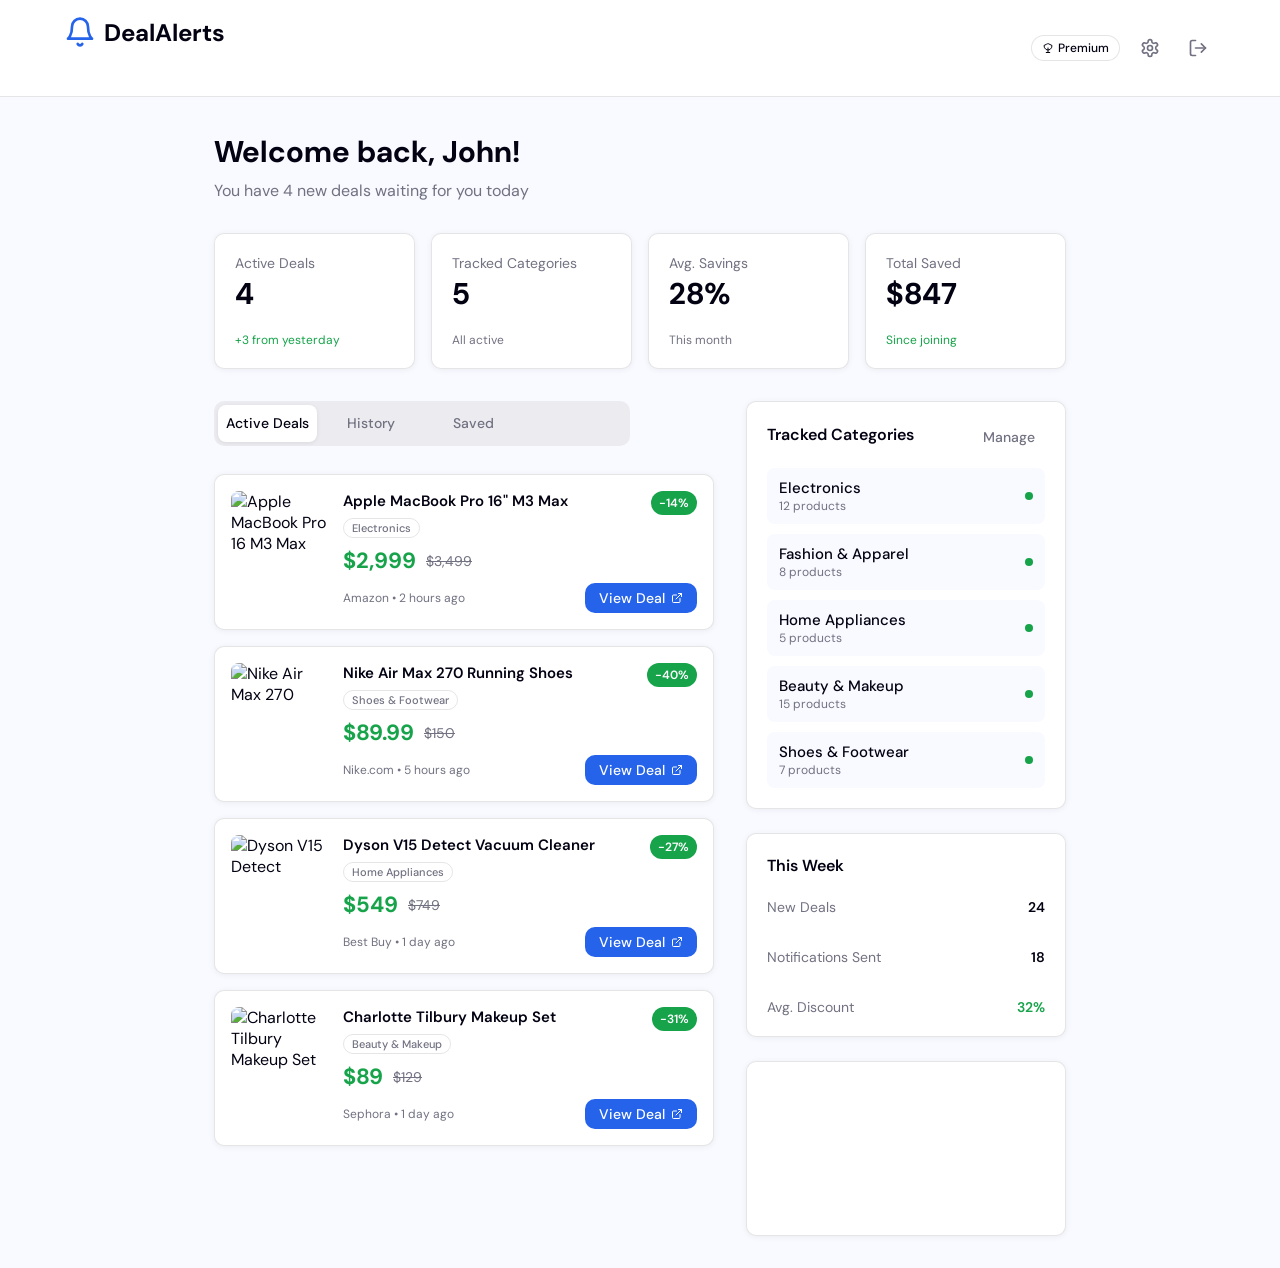
==== webpage/pages/landing.html @ f173a20d "added page html" ====
<!doctype html>
<html lang="en">
  <head>
    <meta charset="UTF-8" />
    <meta name="viewport" content="width=device-width, initial-scale=1.0" />
    <title>Dashboard — DealAlerts</title>
    <link rel="stylesheet" href="/webpage/styles/styles.css" />
  </head>
  <body>
    <!-- Header -->
    <header class="header">
      <div class="header-inner">
        <a href="/" class="logo">
          <svg
            class="logo-icon"
            xmlns="http://www.w3.org/2000/svg"
            viewBox="0 0 24 24"
            fill="none"
            stroke="currentColor"
            stroke-width="2"
            stroke-linecap="round"
            stroke-linejoin="round"
            aria-hidden="true"
          >
            <path d="M6 8a6 6 0 0 1 12 0c0 7 3 9 3 9H3s3-2 3-9" />
            <path d="M10.3 21a1.94 1.94 0 0 0 3.4 0" />
          </svg>
          <span class="logo-text">DealAlerts</span>
        </a>

        <div class="header-actions">
          <span class="badge-premium">
            <svg
              xmlns="http://www.w3.org/2000/svg"
              viewBox="0 0 24 24"
              fill="none"
              stroke="currentColor"
              stroke-width="2"
              stroke-linecap="round"
              stroke-linejoin="round"
              aria-hidden="true"
            >
              <path
                d="M11.562 3.266a1 1 0 0 1 .876 0L16 5l4 2-1 4.5-3 3.5-4 1-4-1-3-3.5L4 7l4-2z"
              />
              <path d="M12 12v9" />
              <path d="M8.5 21h7" />
            </svg>
            Premium
          </span>

          <a href="/settings" class="btn-icon" aria-label="Settings">
            <svg
              xmlns="http://www.w3.org/2000/svg"
              viewBox="0 0 24 24"
              fill="none"
              stroke="currentColor"
              stroke-width="2"
              stroke-linecap="round"
              stroke-linejoin="round"
              aria-hidden="true"
            >
              <path
                d="M12.22 2h-.44a2 2 0 0 0-2 2v.18a2 2 0 0 1-1 1.73l-.43.25a2 2 0 0 1-2 0l-.15-.08a2 2 0 0 0-2.73.73l-.22.38a2 2 0 0 0 .73 2.73l.15.1a2 2 0 0 1 1 1.72v.51a2 2 0 0 1-1 1.74l-.15.09a2 2 0 0 0-.73 2.73l.22.38a2 2 0 0 0 2.73.73l.15-.08a2 2 0 0 1 2 0l.43.25a2 2 0 0 1 1 1.73V20a2 2 0 0 0 2 2h.44a2 2 0 0 0 2-2v-.18a2 2 0 0 1 1-1.73l.43-.25a2 2 0 0 1 2 0l.15.08a2 2 0 0 0 2.73-.73l.22-.39a2 2 0 0 0-.73-2.73l-.15-.08a2 2 0 0 1-1-1.74v-.5a2 2 0 0 1 1-1.74l.15-.09a2 2 0 0 0 .73-2.73l-.22-.38a2 2 0 0 0-2.73-.73l-.15.08a2 2 0 0 1-2 0l-.43-.25a2 2 0 0 1-1-1.73V4a2 2 0 0 0-2-2z"
              />
              <circle cx="12" cy="12" r="3" />
            </svg>
          </a>

          <a href="/" class="btn-icon" aria-label="Log out">
            <svg
              xmlns="http://www.w3.org/2000/svg"
              viewBox="0 0 24 24"
              fill="none"
              stroke="currentColor"
              stroke-width="2"
              stroke-linecap="round"
              stroke-linejoin="round"
              aria-hidden="true"
            >
              <path d="M9 21H5a2 2 0 0 1-2-2V5a2 2 0 0 1 2-2h4" />
              <polyline points="16 17 21 12 16 7" />
              <line x1="21" y1="12" x2="9" y2="12" />
            </svg>
          </a>
        </div>
      </div>
    </header>

    <main class="container">
      <!-- Welcome -->
      <div class="welcome">
        <h1>Welcome back, John!</h1>
        <p>You have 4 new deals waiting for you today</p>
      </div>

      <!-- Stats -->
      <div class="stats-grid">
        <div class="card stat-card">
          <div class="card-header">
            <div class="stat-label">Active Deals</div>
            <div class="stat-value">4</div>
          </div>
          <div class="card-content">
            <p class="stat-note green">+3 from yesterday</p>
          </div>
        </div>

        <div class="card stat-card">
          <div class="card-header">
            <div class="stat-label">Tracked Categories</div>
            <div class="stat-value">5</div>
          </div>
          <div class="card-content">
            <p class="stat-note">All active</p>
          </div>
        </div>

        <div class="card stat-card">
          <div class="card-header">
            <div class="stat-label">Avg. Savings</div>
            <div class="stat-value">28%</div>
          </div>
          <div class="card-content">
            <p class="stat-note">This month</p>
          </div>
        </div>

        <div class="card stat-card">
          <div class="card-header">
            <div class="stat-label">Total Saved</div>
            <div class="stat-value">$847</div>
          </div>
          <div class="card-content">
            <p class="stat-note green">Since joining</p>
          </div>
        </div>
      </div>

      <!-- Main grid -->
      <div class="main-grid">
        <!-- Deals / Tabs -->
        <div>
          <div class="tabs-list" role="tablist">
            <button
              class="tab-btn active"
              role="tab"
              aria-selected="true"
              data-tab="active"
            >
              Active Deals
            </button>
            <button
              class="tab-btn"
              role="tab"
              aria-selected="false"
              data-tab="history"
            >
              History
            </button>
            <button
              class="tab-btn"
              role="tab"
              aria-selected="false"
              data-tab="saved"
            >
              Saved
            </button>
          </div>

          <!-- Active Deals -->
          <div id="tab-active" class="tab-panel active" role="tabpanel">
            <div class="deal-list">
              <div class="deal-card">
                <div class="deal-inner">
                  <img
                    class="deal-img"
                    src="https://images.unsplash.com/photo-1517336714731-489689fd1ca8?w=400&h=300&fit=crop"
                    alt="Apple MacBook Pro 16 M3 Max"
                  />
                  <div class="deal-body">
                    <div class="deal-top">
                      <div>
                        <div class="deal-title">
                          Apple MacBook Pro 16" M3 Max
                        </div>
                        <span class="badge-outline">Electronics</span>
                      </div>
                      <span class="badge-discount">-14%</span>
                    </div>
                    <div class="deal-price">
                      <span class="price-current">$2,999</span>
                      <span class="price-original">$3,499</span>
                    </div>
                    <div class="deal-footer">
                      <span class="deal-meta">Amazon • 2 hours ago</span>
                      <a href="#" class="btn-sm">
                        View Deal
                        <svg
                          xmlns="http://www.w3.org/2000/svg"
                          viewBox="0 0 24 24"
                          fill="none"
                          stroke="currentColor"
                          stroke-width="2"
                          stroke-linecap="round"
                          stroke-linejoin="round"
                          aria-hidden="true"
                        >
                          <path
                            d="M18 13v6a2 2 0 0 1-2 2H5a2 2 0 0 1-2-2V8a2 2 0 0 1 2-2h6"
                          />
                          <polyline points="15 3 21 3 21 9" />
                          <line x1="10" y1="14" x2="21" y2="3" />
                        </svg>
                      </a>
                    </div>
                  </div>
                </div>
              </div>

              <div class="deal-card">
                <div class="deal-inner">
                  <img
                    class="deal-img"
                    src="https://images.unsplash.com/photo-1542291026-7eec264c27ff?w=400&h=300&fit=crop"
                    alt="Nike Air Max 270"
                  />
                  <div class="deal-body">
                    <div class="deal-top">
                      <div>
                        <div class="deal-title">
                          Nike Air Max 270 Running Shoes
                        </div>
                        <span class="badge-outline">Shoes &amp; Footwear</span>
                      </div>
                      <span class="badge-discount">-40%</span>
                    </div>
                    <div class="deal-price">
                      <span class="price-current">$89.99</span>
                      <span class="price-original">$150</span>
                    </div>
                    <div class="deal-footer">
                      <span class="deal-meta">Nike.com • 5 hours ago</span>
                      <a href="#" class="btn-sm">
                        View Deal
                        <svg
                          xmlns="http://www.w3.org/2000/svg"
                          viewBox="0 0 24 24"
                          fill="none"
                          stroke="currentColor"
                          stroke-width="2"
                          stroke-linecap="round"
                          stroke-linejoin="round"
                          aria-hidden="true"
                        >
                          <path
                            d="M18 13v6a2 2 0 0 1-2 2H5a2 2 0 0 1-2-2V8a2 2 0 0 1 2-2h6"
                          />
                          <polyline points="15 3 21 3 21 9" />
                          <line x1="10" y1="14" x2="21" y2="3" />
                        </svg>
                      </a>
                    </div>
                  </div>
                </div>
              </div>

              <div class="deal-card">
                <div class="deal-inner">
                  <img
                    class="deal-img"
                    src="https://images.unsplash.com/photo-1558317374-067fb5f30001?w=400&h=300&fit=crop"
                    alt="Dyson V15 Detect"
                  />
                  <div class="deal-body">
                    <div class="deal-top">
                      <div>
                        <div class="deal-title">
                          Dyson V15 Detect Vacuum Cleaner
                        </div>
                        <span class="badge-outline">Home Appliances</span>
                      </div>
                      <span class="badge-discount">-27%</span>
                    </div>
                    <div class="deal-price">
                      <span class="price-current">$549</span>
                      <span class="price-original">$749</span>
                    </div>
                    <div class="deal-footer">
                      <span class="deal-meta">Best Buy • 1 day ago</span>
                      <a href="#" class="btn-sm">
                        View Deal
                        <svg
                          xmlns="http://www.w3.org/2000/svg"
                          viewBox="0 0 24 24"
                          fill="none"
                          stroke="currentColor"
                          stroke-width="2"
                          stroke-linecap="round"
                          stroke-linejoin="round"
                          aria-hidden="true"
                        >
                          <path
                            d="M18 13v6a2 2 0 0 1-2 2H5a2 2 0 0 1-2-2V8a2 2 0 0 1 2-2h6"
                          />
                          <polyline points="15 3 21 3 21 9" />
                          <line x1="10" y1="14" x2="21" y2="3" />
                        </svg>
                      </a>
                    </div>
                  </div>
                </div>
              </div>

              <div class="deal-card">
                <div class="deal-inner">
                  <img
                    class="deal-img"
                    src="https://images.unsplash.com/photo-1522335789203-aabd1fc54bc9?w=400&h=300&fit=crop"
                    alt="Charlotte Tilbury Makeup Set"
                  />
                  <div class="deal-body">
                    <div class="deal-top">
                      <div>
                        <div class="deal-title">
                          Charlotte Tilbury Makeup Set
                        </div>
                        <span class="badge-outline">Beauty &amp; Makeup</span>
                      </div>
                      <span class="badge-discount">-31%</span>
                    </div>
                    <div class="deal-price">
                      <span class="price-current">$89</span>
                      <span class="price-original">$129</span>
                    </div>
                    <div class="deal-footer">
                      <span class="deal-meta">Sephora • 1 day ago</span>
                      <a href="#" class="btn-sm">
                        View Deal
                        <svg
                          xmlns="http://www.w3.org/2000/svg"
                          viewBox="0 0 24 24"
                          fill="none"
                          stroke="currentColor"
                          stroke-width="2"
                          stroke-linecap="round"
                          stroke-linejoin="round"
                          aria-hidden="true"
                        >
                          <path
                            d="M18 13v6a2 2 0 0 1-2 2H5a2 2 0 0 1-2-2V8a2 2 0 0 1 2-2h6"
                          />
                          <polyline points="15 3 21 3 21 9" />
                          <line x1="10" y1="14" x2="21" y2="3" />
                        </svg>
                      </a>
                    </div>
                  </div>
                </div>
              </div>
            </div>
          </div>

          <!-- History -->
          <div id="tab-history" class="tab-panel" role="tabpanel">
            <div class="tab-empty">
              <p>Your deal notification history will appear here</p>
            </div>
          </div>

          <!-- Saved -->
          <div id="tab-saved" class="tab-panel" role="tabpanel">
            <div class="tab-empty">
              <p>Deals you've saved for later will appear here</p>
            </div>
          </div>
        </div>

        <!-- Sidebar -->
        <aside class="sidebar">
          <!-- Tracked Categories -->
          <div class="card">
            <div class="card-header">
              <div class="card-header-row">
                <h2 class="card-title">Tracked Categories</h2>
                <a href="/settings" class="btn-ghost-sm">Manage</a>
              </div>
            </div>
            <div class="card-content">
              <div class="category-list">
                <div class="category-item">
                  <div>
                    <div class="category-name">Electronics</div>
                    <div class="category-count">12 products</div>
                  </div>
                  <div class="category-dot"></div>
                </div>
                <div class="category-item">
                  <div>
                    <div class="category-name">Fashion &amp; Apparel</div>
                    <div class="category-count">8 products</div>
                  </div>
                  <div class="category-dot"></div>
                </div>
                <div class="category-item">
                  <div>
                    <div class="category-name">Home Appliances</div>
                    <div class="category-count">5 products</div>
                  </div>
                  <div class="category-dot"></div>
                </div>
                <div class="category-item">
                  <div>
                    <div class="category-name">Beauty &amp; Makeup</div>
                    <div class="category-count">15 products</div>
                  </div>
                  <div class="category-dot"></div>
                </div>
                <div class="category-item">
                  <div>
                    <div class="category-name">Shoes &amp; Footwear</div>
                    <div class="category-count">7 products</div>
                  </div>
                  <div class="category-dot"></div>
                </div>
              </div>
            </div>
          </div>

          <!-- This Week -->
          <div class="card">
            <div class="card-header">
              <h2 class="card-title">This Week</h2>
            </div>
            <div class="card-content">
              <div class="week-stat">
                <span>New Deals</span>
                <span class="val">24</span>
              </div>
              <div class="week-stat">
                <span>Notifications Sent</span>
                <span class="val">18</span>
              </div>
              <div class="week-stat">
                <span>Avg. Discount</span>
                <span class="val green">32%</span>
              </div>
            </div>
          </div>

          <!-- Price Alert -->
          <div class="card alert-card">
            <div class="card-header">
              <div class="alert-icon-row">
                <svg
                  xmlns="http://www.w3.org/2000/svg"
                  viewBox="0 0 24 24"
                  fill="none"
                  stroke="currentColor"
                  stroke-width="2"
                  stroke-linecap="round"
                  stroke-linejoin="round"
                  aria-hidden="true"
                >
                  <polyline points="22 7 13.5 15.5 8.5 10.5 2 17" />
                  <polyline points="16 7 22 7 22 13" />
                </svg>
                <h2 class="card-title">Price Alert!</h2>
              </div>
              <p class="card-description">
                3 products in your tracked categories just dropped below your
                target price
              </p>
            </div>
            <div class="card-content">
              <button class="btn-secondary">View All Alerts</button>
            </div>
          </div>
        </aside>
      </div>
    </main>

    <script>
      // Tab switching
      const tabBtns = document.querySelectorAll(".tab-btn");
      const tabPanels = document.querySelectorAll(".tab-panel");

      tabBtns.forEach((btn) => {
        btn.addEventListener("click", () => {
          const target = btn.dataset.tab;

          tabBtns.forEach((b) => {
            b.classList.remove("active");
            b.setAttribute("aria-selected", "false");
          });
          tabPanels.forEach((p) => p.classList.remove("active"));

          btn.classList.add("active");
          btn.setAttribute("aria-selected", "true");
          document.getElementById("tab-" + target).classList.add("active");
        });
      });
    </script>
  </body>
</html>
---- webpage/styles/styles.css ----
@custom-variant dark (&:is(.dark *));
@import url("https://fonts.googleapis.com/css2?family=DM+Sans:wght@400;500;600;700&display=swap");

:root {
  --font-size: 16px;
  --background: #ffffff;
  --foreground: oklch(0.145 0 0);
  --card: #ffffff;
  --card-foreground: oklch(0.145 0 0);
  --popover: oklch(1 0 0);
  --popover-foreground: oklch(0.145 0 0);
  --primary: #030213;
  --primary-foreground: oklch(1 0 0);
  --secondary: oklch(0.95 0.0058 264.53);
  --secondary-foreground: #030213;
  --muted: #ececf0;
  --muted-foreground: #717182;
  --accent: #e9ebef;
  --accent-foreground: #030213;
  --destructive: #d4183d;
  --destructive-foreground: #ffffff;
  --border: rgba(0, 0, 0, 0.1);
  --input: transparent;
  --input-background: #f3f3f5;
  --switch-background: #cbced4;
  --font-weight-medium: 500;
  --font-weight-normal: 400;
  --ring: oklch(0.708 0 0);
  --chart-1: oklch(0.646 0.222 41.116);
  --chart-2: oklch(0.6 0.118 184.704);
  --chart-3: oklch(0.398 0.07 227.392);
  --chart-4: oklch(0.828 0.189 84.429);
  --chart-5: oklch(0.769 0.188 70.08);
  --radius: 0.625rem;
  --sidebar: oklch(0.985 0 0);
  --sidebar-foreground: oklch(0.145 0 0);
  --sidebar-primary: #030213;
  --sidebar-primary-foreground: oklch(0.985 0 0);
  --sidebar-accent: oklch(0.97 0 0);
  --sidebar-accent-foreground: oklch(0.205 0 0);
  --sidebar-border: oklch(0.922 0 0);
  --sidebar-ring: oklch(0.708 0 0);

  /* Derived semantic variables */
  --hero-bg-start: color-mix(in oklch, var(--primary) 8%, var(--background));
  --hero-bg-mid: color-mix(in oklch, var(--secondary) 60%, var(--background));
  --hero-bg-end: var(--background);
  --card-hover-shadow: color-mix(in oklch, var(--primary) 12%, transparent);
  --cta-bg-start: color-mix(in oklch, var(--primary) 90%, var(--secondary));
  --cta-bg-mid: var(--primary);
  --cta-bg-end: color-mix(in oklch, var(--primary) 70%, var(--secondary));
  --nav-link-hover: var(--primary);
  --feature-card-hover-shadow: color-mix(
    in oklch,
    var(--primary) 12%,
    transparent
  );
}

.dark {
  --background: oklch(0.145 0 0);
  --foreground: oklch(0.985 0 0);
  --card: oklch(0.145 0 0);
  --card-foreground: oklch(0.985 0 0);
  --popover: oklch(0.145 0 0);
  --popover-foreground: oklch(0.985 0 0);
  --primary: oklch(0.985 0 0);
  --primary-foreground: oklch(0.205 0 0);
  --secondary: oklch(0.269 0 0);
  --secondary-foreground: oklch(0.985 0 0);
  --muted: oklch(0.269 0 0);
  --muted-foreground: oklch(0.708 0 0);
  --accent: oklch(0.269 0 0);
  --accent-foreground: oklch(0.985 0 0);
  --destructive: oklch(0.396 0.141 25.723);
  --destructive-foreground: oklch(0.637 0.237 25.331);
  --border: oklch(0.269 0 0);
  --input: oklch(0.269 0 0);
  --ring: oklch(0.439 0 0);
  --font-weight-medium: 500;
  --font-weight-normal: 400;
  --chart-1: oklch(0.488 0.243 264.376);
  --chart-2: oklch(0.696 0.17 162.48);
  --chart-3: oklch(0.769 0.188 70.08);
  --chart-4: oklch(0.627 0.265 303.9);
  --chart-5: oklch(0.645 0.246 16.439);
  --sidebar: oklch(0.205 0 0);
  --sidebar-foreground: oklch(0.985 0 0);
  --sidebar-primary: oklch(0.488 0.243 264.376);
  --sidebar-primary-foreground: oklch(0.985 0 0);
  --sidebar-accent: oklch(0.269 0 0);
  --sidebar-accent-foreground: oklch(0.985 0 0);
  --sidebar-border: oklch(0.269 0 0);
  --sidebar-ring: oklch(0.439 0 0);
}

@theme inline {
  --color-background: var(--background);
  --color-foreground: var(--foreground);
  --color-card: var(--card);
  --color-card-foreground: var(--card-foreground);
  --color-popover: var(--popover);
  --color-popover-foreground: var(--popover-foreground);
  --color-primary: var(--primary);
  --color-primary-foreground: var(--primary-foreground);
  --color-secondary: var(--secondary);
  --color-secondary-foreground: var(--secondary-foreground);
  --color-muted: var(--muted);
  --color-muted-foreground: var(--muted-foreground);
  --color-accent: var(--accent);
  --color-accent-foreground: var(--accent-foreground);
  --color-destructive: var(--destructive);
  --color-destructive-foreground: var(--destructive-foreground);
  --color-border: var(--border);
  --color-input: var(--input);
  --color-input-background: var(--input-background);
  --color-switch-background: var(--switch-background);
  --color-ring: var(--ring);
  --color-chart-1: var(--chart-1);
  --color-chart-2: var(--chart-2);
  --color-chart-3: var(--chart-3);
  --color-chart-4: var(--chart-4);
  --color-chart-5: var(--chart-5);
  --radius-sm: calc(var(--radius) - 4px);
  --radius-md: calc(var(--radius) - 2px);
  --radius-lg: var(--radius);
  --radius-xl: calc(var(--radius) + 4px);
  --color-sidebar: var(--sidebar);
  --color-sidebar-foreground: var(--sidebar-foreground);
  --color-sidebar-primary: var(--sidebar-primary);
  --color-sidebar-primary-foreground: var(--sidebar-primary-foreground);
  --color-sidebar-accent: var(--sidebar-accent);
  --color-sidebar-accent-foreground: var(--sidebar-accent-foreground);
  --color-sidebar-border: var(--sidebar-border);
  --color-sidebar-ring: var(--sidebar-ring);
}

@layer base {
  * {
    @apply border-border outline-ring/50;
  }

  body {
    @apply bg-background text-foreground;
  }

  html {
    font-size: var(--font-size);
  }

  h1 {
    font-size: var(--text-2xl);
    font-weight: var(--font-weight-medium);
    line-height: 1.5;
  }

  h2 {
    font-size: var(--text-xl);
    font-weight: var(--font-weight-medium);
    line-height: 1.5;
  }

  h3 {
    font-size: var(--text-lg);
    font-weight: var(--font-weight-medium);
    line-height: 1.5;
  }

  h4 {
    font-size: var(--text-base);
    font-weight: var(--font-weight-medium);
    line-height: 1.5;
  }

  label {
    font-size: var(--text-base);
    font-weight: var(--font-weight-medium);
    line-height: 1.5;
  }

  button {
    font-size: var(--text-base);
    font-weight: var(--font-weight-medium);
    line-height: 1.5;
  }

  input {
    font-size: var(--text-base);
    font-weight: var(--font-weight-normal);
    line-height: 1.5;
  }
}

/* Fade-up entrance animation */
@keyframes fadeUp {
  from {
    opacity: 0;
    transform: translateY(24px);
  }
  to {
    opacity: 1;
    transform: translateY(0);
  }
}
.fade-up {
  animation: fadeUp 0.6s ease both;
}
.delay-1 {
  animation-delay: 0.1s;
}
.delay-2 {
  animation-delay: 0.2s;
}
.delay-3 {
  animation-delay: 0.3s;
}
.delay-4 {
  animation-delay: 0.4s;
}

/* Card hover lift */
.feature-card {
  transition:
    transform 0.25s ease,
    box-shadow 0.25s ease;
}
.feature-card:hover {
  transform: translateY(-6px);
  box-shadow: 0 20px 40px var(--feature-card-hover-shadow);
}

/* Gradient mesh hero background */
.hero-bg {
  background:
    radial-gradient(
      ellipse 80% 60% at 10% 20%,
      var(--hero-bg-start) 0%,
      transparent 60%
    ),
    radial-gradient(
      ellipse 60% 50% at 90% 80%,
      var(--hero-bg-mid) 0%,
      transparent 55%
    ),
    var(--hero-bg-end);
}

/* Nav link hover */
.nav-link {
  transition: color 0.2s;
}
.nav-link:hover {
  color: var(--nav-link-hover);
}

/* CTA section shimmer */
.cta-bg {
  background: linear-gradient(
    135deg,
    var(--cta-bg-start) 0%,
    var(--cta-bg-mid) 50%,
    var(--cta-bg-end) 100%
  );
}

*,
*::before,
*::after {
  box-sizing: border-box;
  margin: 0;
  padding: 0;
}

html {
  font-size: var(--font-size);
}

body {
  font-family: "DM Sans", sans-serif;
  background-color: var(--background);
  color: var(--foreground);
  min-height: 100vh;
}

/* Page layout */
.page {
  min-height: 100vh;
  display: flex;
  flex-direction: column;
  align-items: center;
  justify-content: center;
  padding: 1rem;
  background:
    radial-gradient(
      ellipse 80% 60% at 10% 20%,
      rgba(219, 234, 254, 0.8) 0%,
      transparent 60%
    ),
    radial-gradient(
      ellipse 60% 50% at 90% 80%,
      rgba(196, 213, 254, 0.6) 0%,
      transparent 55%
    ),
    #f8faff;
}

/* Logo link */
.logo {
  display: flex;
  align-items: center;
  gap: 0.5rem;
  margin-bottom: 2rem;
  text-decoration: none;
  color: inherit;
}

.logo-icon {
  width: 2rem;
  height: 2rem;
  color: var(--primary);
  flex-shrink: 0;
}

.logo-text {
  font-size: 1.5rem;
  font-weight: 700;
  color: var(--foreground);
}

/* Card */
.card {
  width: 100%;
  max-width: 28rem;
  background: var(--background);
  border: 1px solid var(--border);
  border-radius: var(--radius);
  box-shadow: var(--card-shadow);
  animation: fadeUp 0.5s ease both;
}

.card-header {
  padding: 1.5rem 1.5rem 0;
}

.card-title {
  font-size: 1.25rem;
  font-weight: 600;
  line-height: 1.5;
  margin-bottom: 0.25rem;
}

.card-description {
  font-size: 0.875rem;
  color: var(--muted-foreground);
  line-height: 1.5;
}

.card-content {
  padding: 1.5rem;
}

/* Form */
.form {
  display: flex;
  flex-direction: column;
  gap: 1rem;
}

.field {
  display: flex;
  flex-direction: column;
  gap: 0.5rem;
}

.field-row {
  display: flex;
  align-items: center;
  justify-content: space-between;
}

label {
  font-size: 1rem;
  font-weight: 500;
  line-height: 1.5;
}

input {
  width: 100%;
  padding: 0.5rem 0.75rem;
  font-size: 1rem;
  font-weight: 400;
  font-family: inherit;
  line-height: 1.5;
  color: var(--foreground);
  background-color: var(--input-background);
  border: 1px solid var(--border);
  border-radius: var(--radius);
  outline: none;
  transition:
    border-color 0.2s,
    box-shadow 0.2s;
}

input::placeholder {
  color: var(--muted-foreground);
}

input:focus {
  border-color: var(--primary);
  box-shadow: 0 0 0 3px rgba(37, 99, 235, 0.12);
}

/* Forgot password link */
.link-small {
  font-size: 0.875rem;
  color: var(--primary);
  text-decoration: none;
}

.link-small:hover {
  text-decoration: underline;
}

/* Submit button */
.btn-primary {
  width: 100%;
  padding: 0.5rem 1rem;
  font-size: 1rem;
  font-weight: 500;
  font-family: inherit;
  line-height: 1.5;
  color: var(--primary-foreground);
  background-color: var(--primary);
  border: none;
  border-radius: var(--radius);
  cursor: pointer;
  transition:
    background-color 0.2s,
    transform 0.1s;
}

.btn-primary:hover {
  background-color: var(--primary-hover);
}

.btn-primary:active {
  transform: scale(0.98);
}

/* Sign-up prompt */
.signup-prompt {
  text-align: center;
  font-size: 0.875rem;
  color: var(--muted-foreground);
}

.signup-prompt a {
  color: var(--primary);
  text-decoration: none;
}

.signup-prompt a:hover {
  text-decoration: underline;
}

/* Entrance animation */
@keyframes fadeUp {
  from {
    opacity: 0;
    transform: translateY(20px);
  }
  to {
    opacity: 1;
    transform: translateY(0);
  }
}

@import url("https://fonts.googleapis.com/css2?family=DM+Sans:wght@400;500;600;700&display=swap");

:root {
  --background: #ffffff;
  --foreground: #030213;
  --primary: #2563eb;
  --primary-hover: #1d4ed8;
  --primary-foreground: #ffffff;
  --muted-foreground: #717182;
  --muted: #ececf0;
  --accent: #e9ebef;
  --border: rgba(0, 0, 0, 0.1);
  --input-background: #f3f3f5;
  --card-shadow: 0 1px 6px rgba(0, 0, 0, 0.06);
  --card-shadow-hover: 0 8px 24px rgba(0, 0, 0, 0.12);
  --radius: 0.625rem;
  --green: #16a34a;
  --green-light: #dcfce7;
  --page-bg: #f8faff;
}

*,
*::before,
*::after {
  box-sizing: border-box;
  margin: 0;
  padding: 0;
}

html {
  font-size: 16px;
}

body {
  font-family: "DM Sans", sans-serif;
  background-color: var(--page-bg);
  color: var(--foreground);
  min-height: 100vh;
}

a {
  text-decoration: none;
  color: inherit;
}

/* ── Header ── */
.header {
  background: var(--background);
  border-bottom: 1px solid var(--border);
  position: sticky;
  top: 0;
  z-index: 10;
}

.header-inner {
  max-width: 1200px;
  margin: 0 auto;
  padding: 1rem 1.5rem;
  display: flex;
  align-items: center;
  justify-content: space-between;
}

.logo {
  display: flex;
  align-items: center;
  gap: 0.5rem;
}

.logo-icon {
  width: 2rem;
  height: 2rem;
  color: var(--primary);
  flex-shrink: 0;
}

.logo-text {
  font-size: 1.5rem;
  font-weight: 700;
}

.header-actions {
  display: flex;
  align-items: center;
  gap: 0.75rem;
}

.badge-premium {
  display: inline-flex;
  align-items: center;
  gap: 0.25rem;
  font-size: 0.75rem;
  font-weight: 500;
  padding: 0.25rem 0.625rem;
  border: 1px solid var(--border);
  border-radius: 9999px;
  color: var(--foreground);
  background: var(--background);
}

.badge-premium svg {
  width: 0.75rem;
  height: 0.75rem;
}

.btn-icon {
  display: inline-flex;
  align-items: center;
  justify-content: center;
  width: 2.25rem;
  height: 2.25rem;
  border: none;
  background: transparent;
  border-radius: var(--radius);
  cursor: pointer;
  color: var(--muted-foreground);
  transition:
    background 0.15s,
    color 0.15s;
}

.btn-icon:hover {
  background: var(--accent);
  color: var(--foreground);
}

.btn-icon svg {
  width: 1.25rem;
  height: 1.25rem;
}

/* ── Main container ── */
.container {
  max-width: 1200px;
  margin: 0 auto;
  padding: 2rem 1.5rem;
}

/* ── Welcome ── */
.welcome {
  margin-bottom: 2rem;
}

.welcome h1 {
  font-size: 1.875rem;
  font-weight: 700;
  margin-bottom: 0.375rem;
}

.welcome p {
  color: var(--muted-foreground);
}

/* ── Stats grid ── */
.stats-grid {
  display: grid;
  grid-template-columns: repeat(4, 1fr);
  gap: 1rem;
  margin-bottom: 2rem;
}

@media (max-width: 900px) {
  .stats-grid {
    grid-template-columns: repeat(2, 1fr);
  }
}
@media (max-width: 500px) {
  .stats-grid {
    grid-template-columns: 1fr;
  }
}

/* ── Card base ── */
.card {
  background: var(--background);
  border: 1px solid var(--border);
  border-radius: var(--radius);
  box-shadow: var(--card-shadow);
}

.card-header {
  padding: 1.25rem 1.25rem 0;
}

.card-title {
  font-size: 1rem;
  font-weight: 600;
  line-height: 1.5;
}

.card-description {
  font-size: 0.875rem;
  color: var(--muted-foreground);
  line-height: 1.5;
}

.card-content {
  padding: 1rem 1.25rem 1.25rem;
}

/* Stat card specifics */
.stat-card .card-header {
  padding-bottom: 0.25rem;
}

.stat-value {
  font-size: 1.875rem;
  font-weight: 700;
  line-height: 1.2;
  margin-top: 0.125rem;
}

.stat-label {
  font-size: 0.875rem;
  color: var(--muted-foreground);
  margin-bottom: 0.25rem;
}

.stat-note {
  font-size: 0.75rem;
  color: var(--muted-foreground);
}

.stat-note.green {
  color: var(--green);
}

/* ── Main layout ── */
.main-grid {
  display: grid;
  grid-template-columns: 1fr 320px;
  gap: 2rem;
}

@media (max-width: 1024px) {
  .main-grid {
    grid-template-columns: 1fr;
  }
}

/* ── Tabs ── */
.tabs-list {
  display: flex;
  gap: 0.25rem;
  background: var(--muted);
  border-radius: var(--radius);
  padding: 0.25rem;
  margin-bottom: 1.5rem;
  width: fit-content;
}

.tab-btn {
  padding: 0.375rem 0.875rem;
  border: none;
  background: transparent;
  border-radius: calc(var(--radius) - 2px);
  font-size: 0.875rem;
  font-weight: 500;
  font-family: inherit;
  color: var(--muted-foreground);
  cursor: pointer;
  transition:
    background 0.15s,
    color 0.15s;
}

.tab-btn.active {
  background: var(--background);
  color: var(--foreground);
  box-shadow: 0 1px 4px rgba(0, 0, 0, 0.08);
}

.tab-panel {
  display: none;
}
.tab-panel.active {
  display: block;
}

/* ── Deal card ── */
.deal-list {
  display: flex;
  flex-direction: column;
  gap: 1rem;
}

.deal-card {
  background: var(--background);
  border: 1px solid var(--border);
  border-radius: var(--radius);
  box-shadow: var(--card-shadow);
  transition: box-shadow 0.2s;
  overflow: hidden;
}

.deal-card:hover {
  box-shadow: var(--card-shadow-hover);
}

.deal-inner {
  display: flex;
  gap: 1rem;
  padding: 1rem;
}

.deal-img {
  width: 6rem;
  height: 6rem;
  object-fit: cover;
  border-radius: calc(var(--radius) - 2px);
  flex-shrink: 0;
}

.deal-body {
  flex: 1;
  min-width: 0;
}

.deal-top {
  display: flex;
  align-items: flex-start;
  justify-content: space-between;
  margin-bottom: 0.5rem;
  gap: 0.5rem;
}

.deal-title {
  font-weight: 600;
  font-size: 0.9375rem;
  margin-bottom: 0.25rem;
  line-height: 1.4;
}

.badge-outline {
  display: inline-block;
  font-size: 0.6875rem;
  font-weight: 500;
  padding: 0.125rem 0.5rem;
  border: 1px solid var(--border);
  border-radius: 9999px;
  color: var(--muted-foreground);
  white-space: nowrap;
}

.badge-discount {
  display: inline-block;
  font-size: 0.75rem;
  font-weight: 600;
  padding: 0.25rem 0.5rem;
  background: var(--green);
  color: #fff;
  border-radius: 9999px;
  white-space: nowrap;
  flex-shrink: 0;
}

.deal-price {
  display: flex;
  align-items: center;
  gap: 0.625rem;
  margin-bottom: 0.5rem;
}

.price-current {
  font-size: 1.375rem;
  font-weight: 700;
  color: var(--green);
}

.price-original {
  font-size: 0.875rem;
  color: var(--muted-foreground);
  text-decoration: line-through;
}

.deal-footer {
  display: flex;
  align-items: center;
  justify-content: space-between;
}

.deal-meta {
  font-size: 0.75rem;
  color: var(--muted-foreground);
}

.btn-sm {
  display: inline-flex;
  align-items: center;
  gap: 0.375rem;
  padding: 0.375rem 0.875rem;
  font-size: 0.875rem;
  font-weight: 500;
  font-family: inherit;
  color: var(--primary-foreground);
  background: var(--primary);
  border: none;
  border-radius: var(--radius);
  cursor: pointer;
  transition: background 0.15s;
  text-decoration: none;
}

.btn-sm:hover {
  background: var(--primary-hover);
}
.btn-sm svg {
  width: 0.75rem;
  height: 0.75rem;
}

/* Empty tab state */
.tab-empty {
  background: var(--background);
  border: 1px solid var(--border);
  border-radius: var(--radius);
  padding: 2rem 1.5rem;
}

.tab-empty p {
  color: var(--muted-foreground);
  font-size: 0.875rem;
}

/* ── Sidebar ── */
.sidebar {
  display: flex;
  flex-direction: column;
  gap: 1.5rem;
}

.card-header-row {
  display: flex;
  align-items: center;
  justify-content: space-between;
}

.btn-ghost-sm {
  padding: 0.25rem 0.625rem;
  font-size: 0.875rem;
  font-weight: 500;
  font-family: inherit;
  background: transparent;
  border: none;
  border-radius: var(--radius);
  cursor: pointer;
  color: var(--muted-foreground);
  transition:
    background 0.15s,
    color 0.15s;
}

.btn-ghost-sm:hover {
  background: var(--accent);
  color: var(--foreground);
}

.category-list {
  display: flex;
  flex-direction: column;
  gap: 0.625rem;
}

.category-item {
  display: flex;
  align-items: center;
  justify-content: space-between;
  padding: 0.625rem 0.75rem;
  background: var(--page-bg);
  border-radius: calc(var(--radius) - 2px);
}

.category-name {
  font-size: 0.875rem;
  font-weight: 500;
}
.category-count {
  font-size: 0.75rem;
  color: var(--muted-foreground);
}

.category-dot {
  width: 0.5rem;
  height: 0.5rem;
  background: var(--green);
  border-radius: 9999px;
  flex-shrink: 0;
}

.week-stat {
  display: flex;
  align-items: center;
  justify-content: space-between;
  font-size: 0.875rem;
}

.week-stat + .week-stat {
  margin-top: 1rem;
}
.week-stat span:first-child {
  color: var(--muted-foreground);
}
.week-stat .val {
  font-weight: 600;
}
.week-stat .val.green {
  color: var(--green);
}

/* Price alert card */
.alert-card {
  background: linear-gradient(135deg, #1d4ed8 0%, #2563eb 60%, #3b82f6 100%);
  border: none;
  color: #fff;
}

.alert-card .card-header {
  padding: 1.25rem 1.25rem 0;
}
.alert-card .card-title {
  color: #fff;
}
.alert-card .card-description {
  color: rgba(255, 255, 255, 0.8);
  margin-top: 0.25rem;
}

.alert-icon-row {
  display: flex;
  align-items: center;
  gap: 0.5rem;
  margin-bottom: 0.375rem;
}

.alert-icon-row svg {
  width: 1.25rem;
  height: 1.25rem;
}

.btn-secondary {
  display: block;
  width: 100%;
  padding: 0.5rem 1rem;
  text-align: center;
  font-size: 0.9375rem;
  font-weight: 500;
  font-family: inherit;
  background: rgba(255, 255, 255, 0.15);
  color: #fff;
  border: 1px solid rgba(255, 255, 255, 0.3);
  border-radius: var(--radius);
  cursor: pointer;
  transition: background 0.15s;
}

.btn-secondary:hover {
  background: rgba(255, 255, 255, 0.25);
}

@import url("https://fonts.googleapis.com/css2?family=DM+Sans:wght@400;500;600;700&display=swap");

:root {
  --background: #ffffff;
  --foreground: #030213;
  --primary: #2563eb;
  --primary-hover: #1d4ed8;
  --primary-foreground: #ffffff;
  --muted-foreground: #717182;
  --muted: #ececf0;
  --accent: #e9ebef;
  --border: rgba(0, 0, 0, 0.1);
  --input-background: #f3f3f5;
  --card-shadow: 0 1px 6px rgba(0, 0, 0, 0.06);
  --radius: 0.625rem;
  --green: #16a34a;
  --red: #d4183d;
  --red-hover: #b91235;
  --page-bg: #f8faff;
}

*,
*::before,
*::after {
  box-sizing: border-box;
  margin: 0;
  padding: 0;
}
html {
  font-size: 16px;
}

body {
  font-family: "DM Sans", sans-serif;
  background: var(--page-bg);
  color: var(--foreground);
  min-height: 100vh;
}

a {
  text-decoration: none;
  color: inherit;
}

/* ── Header ── */
.header {
  background: var(--background);
  border-bottom: 1px solid var(--border);
  position: sticky;
  top: 0;
  z-index: 10;
}
.header-inner {
  max-width: 1200px;
  margin: 0 auto;
  padding: 1rem 1.5rem;
  display: flex;
  align-items: center;
  justify-content: space-between;
}
.logo {
  display: flex;
  align-items: center;
  gap: 0.5rem;
}
.logo-icon {
  width: 2rem;
  height: 2rem;
  color: var(--primary);
  flex-shrink: 0;
}
.logo-text {
  font-size: 1.5rem;
  font-weight: 700;
}

.btn-ghost {
  padding: 0.5rem 0.875rem;
  font-size: 0.9375rem;
  font-weight: 500;
  font-family: inherit;
  background: transparent;
  border: none;
  border-radius: var(--radius);
  cursor: pointer;
  color: var(--muted-foreground);
  transition:
    background 0.15s,
    color 0.15s;
}
.btn-ghost:hover {
  background: var(--accent);
  color: var(--foreground);
}

/* ── Container ── */
.container {
  max-width: 900px;
  margin: 0 auto;
  padding: 2rem 1.5rem;
}

.page-heading {
  margin-bottom: 2rem;
}
.page-heading h1 {
  font-size: 1.875rem;
  font-weight: 700;
  margin-bottom: 0.375rem;
}
.page-heading p {
  color: var(--muted-foreground);
}

/* ── Tabs ── */
.tabs-list {
  display: grid;
  grid-template-columns: repeat(4, 1fr);
  background: var(--muted);
  border-radius: var(--radius);
  padding: 0.25rem;
  gap: 0.25rem;
  margin-bottom: 1.75rem;
}
.tab-btn {
  display: flex;
  align-items: center;
  justify-content: center;
  gap: 0.375rem;
  padding: 0.5rem 0.5rem;
  border: none;
  background: transparent;
  border-radius: calc(var(--radius) - 2px);
  font-size: 0.875rem;
  font-weight: 500;
  font-family: inherit;
  color: var(--muted-foreground);
  cursor: pointer;
  transition:
    background 0.15s,
    color 0.15s;
  white-space: nowrap;
}
.tab-btn svg {
  width: 1rem;
  height: 1rem;
  flex-shrink: 0;
}
.tab-btn.active {
  background: var(--background);
  color: var(--foreground);
  box-shadow: 0 1px 4px rgba(0, 0, 0, 0.08);
}
.tab-panel {
  display: none;
  flex-direction: column;
  gap: 1.5rem;
}
.tab-panel.active {
  display: flex;
}

/* ── Card ── */
.card {
  background: var(--background);
  border: 1px solid var(--border);
  border-radius: var(--radius);
  box-shadow: var(--card-shadow);
}
.card-header {
  padding: 1.25rem 1.25rem 0;
}
.card-title {
  font-size: 1rem;
  font-weight: 600;
  line-height: 1.5;
  margin-bottom: 0.25rem;
}
.card-description {
  font-size: 0.875rem;
  color: var(--muted-foreground);
  line-height: 1.5;
}
.card-content {
  padding: 1rem 1.25rem 1.25rem;
  display: flex;
  flex-direction: column;
  gap: 1rem;
}

/* ── Form elements ── */
.field {
  display: flex;
  flex-direction: column;
  gap: 0.5rem;
}
.name-grid {
  display: grid;
  grid-template-columns: 1fr 1fr;
  gap: 1rem;
}

label {
  font-size: 1rem;
  font-weight: 500;
  line-height: 1.5;
}

input,
select {
  width: 100%;
  padding: 0.5rem 0.75rem;
  font-size: 1rem;
  font-weight: 400;
  font-family: inherit;
  line-height: 1.5;
  color: var(--foreground);
  background: var(--input-background);
  border: 1px solid var(--border);
  border-radius: var(--radius);
  outline: none;
  transition:
    border-color 0.2s,
    box-shadow 0.2s;
  appearance: none;
  -webkit-appearance: none;
}
input::placeholder {
  color: var(--muted-foreground);
}
input:focus,
select:focus {
  border-color: var(--primary);
  box-shadow: 0 0 0 3px rgba(37, 99, 235, 0.12);
}

.select-wrap {
  position: relative;
}
.select-wrap select {
  padding-right: 2rem;
  cursor: pointer;
}
.select-wrap::after {
  content: "";
  position: absolute;
  right: 0.75rem;
  top: 50%;
  transform: translateY(-50%);
  width: 0;
  height: 0;
  border-left: 4px solid transparent;
  border-right: 4px solid transparent;
  border-top: 5px solid var(--muted-foreground);
  pointer-events: none;
}

/* ── Buttons ── */
.btn-primary {
  display: inline-flex;
  align-items: center;
  gap: 0.375rem;
  padding: 0.5rem 1rem;
  font-size: 0.9375rem;
  font-weight: 500;
  font-family: inherit;
  color: var(--primary-foreground);
  background: var(--primary);
  border: none;
  border-radius: var(--radius);
  cursor: pointer;
  transition: background 0.15s;
  width: fit-content;
}
.btn-primary:hover {
  background: var(--primary-hover);
}

.btn-outline {
  display: inline-flex;
  align-items: center;
  gap: 0.375rem;
  padding: 0.5rem 1rem;
  font-size: 0.9375rem;
  font-weight: 500;
  font-family: inherit;
  color: var(--foreground);
  background: transparent;
  border: 1px solid var(--border);
  border-radius: var(--radius);
  cursor: pointer;
  transition: background 0.15s;
  width: fit-content;
}
.btn-outline:hover {
  background: var(--accent);
}

.btn-ghost-sm {
  display: inline-flex;
  align-items: center;
  gap: 0.25rem;
  padding: 0.375rem 0.625rem;
  font-size: 0.875rem;
  font-weight: 500;
  font-family: inherit;
  background: transparent;
  border: none;
  border-radius: var(--radius);
  cursor: pointer;
  color: var(--muted-foreground);
  transition:
    background 0.15s,
    color 0.15s;
}
.btn-ghost-sm:hover {
  background: var(--accent);
  color: var(--foreground);
}

.btn-ghost-full {
  width: 100%;
  padding: 0.5rem 1rem;
  font-size: 0.9375rem;
  font-weight: 500;
  font-family: inherit;
  background: transparent;
  border: none;
  border-radius: var(--radius);
  cursor: pointer;
  color: var(--muted-foreground);
  transition:
    background 0.15s,
    color 0.15s;
}
.btn-ghost-full:hover {
  background: var(--accent);
  color: var(--foreground);
}

.btn-destructive {
  display: inline-flex;
  align-items: center;
  padding: 0.5rem 1rem;
  font-size: 0.9375rem;
  font-weight: 500;
  font-family: inherit;
  color: #fff;
  background: var(--red);
  border: none;
  border-radius: var(--radius);
  cursor: pointer;
  transition: background 0.15s;
  width: fit-content;
}
.btn-destructive:hover {
  background: var(--red-hover);
}

/* ── Setting row (switch rows) ── */
.setting-row {
  display: flex;
  align-items: center;
  justify-content: space-between;
  padding: 1rem;
  border: 1px solid var(--border);
  border-radius: var(--radius);
  gap: 1rem;
}
.setting-row-label {
  font-weight: 500;
  font-size: 0.9375rem;
  display: flex;
  align-items: center;
  gap: 0.5rem;
}
.setting-row-desc {
  font-size: 0.875rem;
  color: var(--muted-foreground);
  margin-top: 0.125rem;
}

/* ── Toggle / Switch ── */
.switch {
  position: relative;
  width: 2.75rem;
  height: 1.5rem;
  flex-shrink: 0;
}
.switch input {
  opacity: 0;
  width: 0;
  height: 0;
  position: absolute;
}
.switch-track {
  position: absolute;
  inset: 0;
  background: #cbced4;
  border-radius: 9999px;
  cursor: pointer;
  transition: background 0.2s;
}
.switch input:checked + .switch-track {
  background: var(--primary);
}
.switch-track::after {
  content: "";
  position: absolute;
  top: 2px;
  left: 2px;
  width: 1.25rem;
  height: 1.25rem;
  background: #fff;
  border-radius: 9999px;
  transition: transform 0.2s;
  box-shadow: 0 1px 3px rgba(0, 0, 0, 0.15);
}
.switch input:checked + .switch-track::after {
  transform: translateX(1.25rem);
}

/* ── Category row ── */
.category-row {
  display: flex;
  align-items: center;
  justify-content: space-between;
  padding: 1rem;
  border: 1px solid var(--border);
  border-radius: var(--radius);
}
.category-row-left {
  display: flex;
  align-items: center;
  gap: 0.75rem;
}
.category-dot {
  width: 0.5rem;
  height: 0.5rem;
  background: var(--green);
  border-radius: 9999px;
  flex-shrink: 0;
}
.category-dot.invisible {
  visibility: hidden;
}
.category-name {
  font-weight: 500;
  font-size: 0.9375rem;
}
.category-status {
  font-size: 0.875rem;
  color: var(--muted-foreground);
}

/* ── Badges ── */
.badge-outline {
  display: inline-flex;
  align-items: center;
  gap: 0.25rem;
  font-size: 0.6875rem;
  font-weight: 500;
  padding: 0.125rem 0.5rem;
  border: 1px solid var(--border);
  border-radius: 9999px;
  color: var(--muted-foreground);
  white-space: nowrap;
}
.badge-outline svg {
  width: 0.75rem;
  height: 0.75rem;
}

.badge-blue {
  display: inline-flex;
  align-items: center;
  font-size: 0.6875rem;
  font-weight: 600;
  padding: 0.2rem 0.625rem;
  background: var(--primary);
  color: #fff;
  border-radius: 9999px;
  white-space: nowrap;
}

.badge-green {
  display: inline-flex;
  align-items: center;
  font-size: 0.6875rem;
  font-weight: 500;
  padding: 0.125rem 0.5rem;
  border: 1px solid var(--border);
  border-radius: 9999px;
  background: #f0fdf4;
  color: var(--green);
  white-space: nowrap;
}

/* ── Billing specifics ── */
.plan-row {
  display: flex;
  align-items: flex-start;
  justify-content: space-between;
  margin-bottom: 1.25rem;
  gap: 1rem;
}
.plan-name-row {
  display: flex;
  align-items: center;
  gap: 0.625rem;
  margin-bottom: 0.375rem;
}
.plan-title {
  font-size: 1.375rem;
  font-weight: 700;
}
.plan-price {
  color: var(--muted-foreground);
  font-size: 0.9375rem;
}
.plan-next {
  font-size: 0.8125rem;
  color: var(--muted-foreground);
  margin-top: 0.25rem;
}

.plan-features {
  background: #eff6ff;
  border: 1px solid #bfdbfe;
  border-radius: var(--radius);
  padding: 1rem;
}
.plan-features h4 {
  font-weight: 600;
  font-size: 0.9375rem;
  margin-bottom: 0.75rem;
}
.plan-features ul {
  list-style: none;
  display: flex;
  flex-direction: column;
  gap: 0.5rem;
}
.plan-features li {
  display: flex;
  align-items: center;
  gap: 0.5rem;
  font-size: 0.875rem;
}
.plan-features li svg {
  width: 1rem;
  height: 1rem;
  color: var(--green);
  flex-shrink: 0;
}

.payment-row {
  display: flex;
  align-items: center;
  justify-content: space-between;
  padding: 1rem;
  border: 1px solid var(--border);
  border-radius: var(--radius);
}
.payment-left {
  display: flex;
  align-items: center;
  gap: 1rem;
}
.card-icon-box {
  width: 3rem;
  height: 3rem;
  background: var(--muted);
  border-radius: calc(var(--radius) - 2px);
  display: flex;
  align-items: center;
  justify-content: center;
  flex-shrink: 0;
}
.card-icon-box svg {
  width: 1.5rem;
  height: 1.5rem;
  color: var(--muted-foreground);
}
.card-number {
  font-weight: 500;
  font-size: 0.9375rem;
}
.card-expiry {
  font-size: 0.875rem;
  color: var(--muted-foreground);
}

.invoice-row {
  display: flex;
  align-items: center;
  justify-content: space-between;
  padding: 0.75rem 1rem;
  border: 1px solid var(--border);
  border-radius: var(--radius);
}
.invoice-date {
  font-weight: 500;
  font-size: 0.9375rem;
}
.invoice-amount {
  font-size: 0.875rem;
  color: var(--muted-foreground);
}
.invoice-right {
  display: flex;
  align-items: center;
  gap: 0.75rem;
}

.card-red-border {
  border-color: #fecaca;
}
.card-title-red {
  color: var(--red);
}

/* ── Responsive ── */
@media (max-width: 600px) {
  .tabs-list {
    grid-template-columns: repeat(2, 1fr);
  }
  .name-grid {
    grid-template-columns: 1fr;
  }
  .tab-btn span {
    display: none;
  }
}
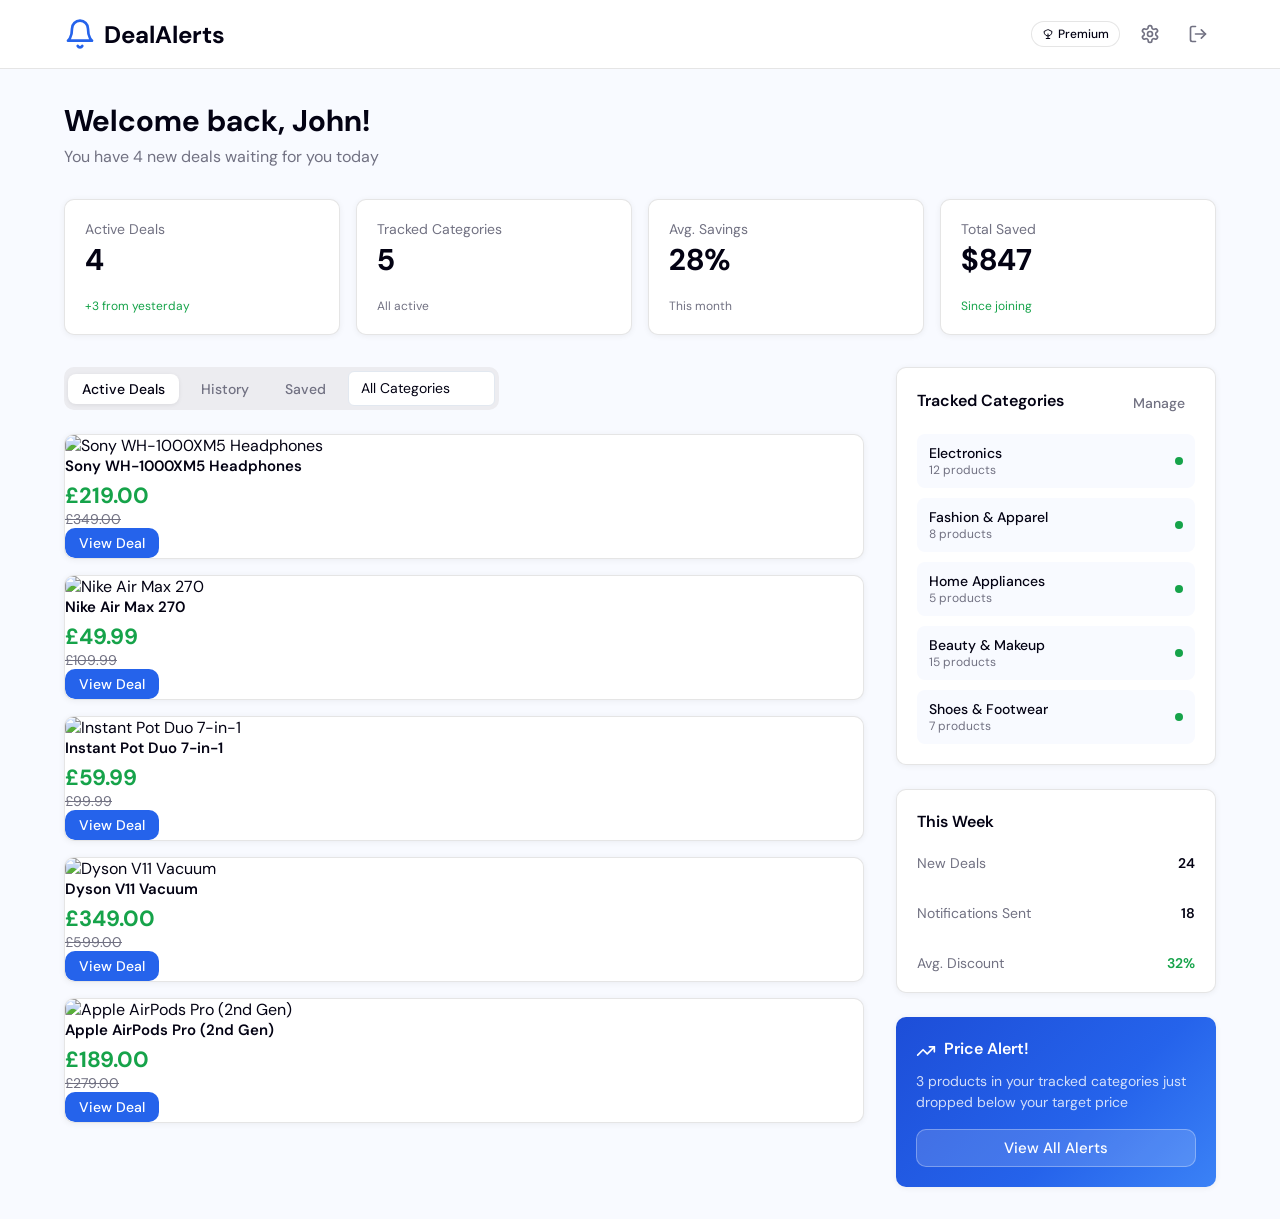
==== commit 70ed14da: "deal card renderer" ====
--- a/webpage/pages/landing.html
+++ b/webpage/pages/landing.html
@@ -166,6 +166,18 @@
             >
               Saved
             </button>
+
+            <select class="category-dropdown" id="category-filter">
+              <option value="all">All Categories</option>
+              <option value="electronics">Electronics</option>
+              <option value="fashion">Fashion & Apparel</option>
+              <option value="home">Home Appliances</option>
+              <option value="beauty">Beauty & Makeup</option>
+              <option value="shoes">Shoes & Footwear</option>
+              <option value="gaming">Gaming</option>
+              <option value="travel">Travel</option>
+              <option value="sports">Sports & Outdoors</option>
+            </select>
           </div>
 
           <!-- Active Deals -->
@@ -480,26 +492,6 @@
       </div>
     </main>
 
-    <script>
-      // Tab switching
-      const tabBtns = document.querySelectorAll(".tab-btn");
-      const tabPanels = document.querySelectorAll(".tab-panel");
-
-      tabBtns.forEach((btn) => {
-        btn.addEventListener("click", () => {
-          const target = btn.dataset.tab;
-
-          tabBtns.forEach((b) => {
-            b.classList.remove("active");
-            b.setAttribute("aria-selected", "false");
-          });
-          tabPanels.forEach((p) => p.classList.remove("active"));
-
-          btn.classList.add("active");
-          btn.setAttribute("aria-selected", "true");
-          document.getElementById("tab-" + target).classList.add("active");
-        });
-      });
-    </script>
+    <script src="/webpage/scripts/landing.js"></script>
   </body>
 </html>
--- a/webpage/styles/styles.css
+++ b/webpage/styles/styles.css
@@ -1,16 +1,17 @@
-@custom-variant dark (&:is(.dark *));
 @import url("https://fonts.googleapis.com/css2?family=DM+Sans:wght@400;500;600;700&display=swap");
 
+/* ── Variables ── */
 :root {
   --font-size: 16px;
   --background: #ffffff;
-  --foreground: oklch(0.145 0 0);
+  --foreground: #030213;
   --card: #ffffff;
-  --card-foreground: oklch(0.145 0 0);
-  --popover: oklch(1 0 0);
-  --popover-foreground: oklch(0.145 0 0);
-  --primary: #030213;
-  --primary-foreground: oklch(1 0 0);
+  --card-foreground: #030213;
+  --popover: #ffffff;
+  --popover-foreground: #030213;
+  --primary: #2563eb;
+  --primary-hover: #1d4ed8;
+  --primary-foreground: #ffffff;
   --secondary: oklch(0.95 0.0058 264.53);
   --secondary-foreground: #030213;
   --muted: #ececf0;
@@ -41,157 +42,56 @@
   --sidebar-border: oklch(0.922 0 0);
   --sidebar-ring: oklch(0.708 0 0);
 
-  /* Derived semantic variables */
+  /* Semantic/derived */
+  --card-shadow: 0 1px 6px rgba(0, 0, 0, 0.06);
+  --card-shadow-hover: 0 8px 24px rgba(0, 0, 0, 0.12);
+  --green: #16a34a;
+  --green-light: #dcfce7;
+  --red: #d4183d;
+  --red-hover: #b91235;
+  --page-bg: #f8faff;
+
+  /* Hero / CTA derived */
   --hero-bg-start: color-mix(in oklch, var(--primary) 8%, var(--background));
   --hero-bg-mid: color-mix(in oklch, var(--secondary) 60%, var(--background));
   --hero-bg-end: var(--background);
-  --card-hover-shadow: color-mix(in oklch, var(--primary) 12%, transparent);
-  --cta-bg-start: color-mix(in oklch, var(--primary) 90%, var(--secondary));
-  --cta-bg-mid: var(--primary);
-  --cta-bg-end: color-mix(in oklch, var(--primary) 70%, var(--secondary));
-  --nav-link-hover: var(--primary);
   --feature-card-hover-shadow: color-mix(
     in oklch,
     var(--primary) 12%,
     transparent
   );
-}
-
-.dark {
-  --background: oklch(0.145 0 0);
-  --foreground: oklch(0.985 0 0);
-  --card: oklch(0.145 0 0);
-  --card-foreground: oklch(0.985 0 0);
-  --popover: oklch(0.145 0 0);
-  --popover-foreground: oklch(0.985 0 0);
-  --primary: oklch(0.985 0 0);
-  --primary-foreground: oklch(0.205 0 0);
-  --secondary: oklch(0.269 0 0);
-  --secondary-foreground: oklch(0.985 0 0);
-  --muted: oklch(0.269 0 0);
-  --muted-foreground: oklch(0.708 0 0);
-  --accent: oklch(0.269 0 0);
-  --accent-foreground: oklch(0.985 0 0);
-  --destructive: oklch(0.396 0.141 25.723);
-  --destructive-foreground: oklch(0.637 0.237 25.331);
-  --border: oklch(0.269 0 0);
-  --input: oklch(0.269 0 0);
-  --ring: oklch(0.439 0 0);
-  --font-weight-medium: 500;
-  --font-weight-normal: 400;
-  --chart-1: oklch(0.488 0.243 264.376);
-  --chart-2: oklch(0.696 0.17 162.48);
-  --chart-3: oklch(0.769 0.188 70.08);
-  --chart-4: oklch(0.627 0.265 303.9);
-  --chart-5: oklch(0.645 0.246 16.439);
-  --sidebar: oklch(0.205 0 0);
-  --sidebar-foreground: oklch(0.985 0 0);
-  --sidebar-primary: oklch(0.488 0.243 264.376);
-  --sidebar-primary-foreground: oklch(0.985 0 0);
-  --sidebar-accent: oklch(0.269 0 0);
-  --sidebar-accent-foreground: oklch(0.985 0 0);
-  --sidebar-border: oklch(0.269 0 0);
-  --sidebar-ring: oklch(0.439 0 0);
-}
-
-@theme inline {
-  --color-background: var(--background);
-  --color-foreground: var(--foreground);
-  --color-card: var(--card);
-  --color-card-foreground: var(--card-foreground);
-  --color-popover: var(--popover);
-  --color-popover-foreground: var(--popover-foreground);
-  --color-primary: var(--primary);
-  --color-primary-foreground: var(--primary-foreground);
-  --color-secondary: var(--secondary);
-  --color-secondary-foreground: var(--secondary-foreground);
-  --color-muted: var(--muted);
-  --color-muted-foreground: var(--muted-foreground);
-  --color-accent: var(--accent);
-  --color-accent-foreground: var(--accent-foreground);
-  --color-destructive: var(--destructive);
-  --color-destructive-foreground: var(--destructive-foreground);
-  --color-border: var(--border);
-  --color-input: var(--input);
-  --color-input-background: var(--input-background);
-  --color-switch-background: var(--switch-background);
-  --color-ring: var(--ring);
-  --color-chart-1: var(--chart-1);
-  --color-chart-2: var(--chart-2);
-  --color-chart-3: var(--chart-3);
-  --color-chart-4: var(--chart-4);
-  --color-chart-5: var(--chart-5);
-  --radius-sm: calc(var(--radius) - 4px);
-  --radius-md: calc(var(--radius) - 2px);
-  --radius-lg: var(--radius);
-  --radius-xl: calc(var(--radius) + 4px);
-  --color-sidebar: var(--sidebar);
-  --color-sidebar-foreground: var(--sidebar-foreground);
-  --color-sidebar-primary: var(--sidebar-primary);
-  --color-sidebar-primary-foreground: var(--sidebar-primary-foreground);
-  --color-sidebar-accent: var(--sidebar-accent);
-  --color-sidebar-accent-foreground: var(--sidebar-accent-foreground);
-  --color-sidebar-border: var(--sidebar-border);
-  --color-sidebar-ring: var(--sidebar-ring);
-}
-
-@layer base {
-  * {
-    @apply border-border outline-ring/50;
-  }
-
-  body {
-    @apply bg-background text-foreground;
-  }
-
-  html {
-    font-size: var(--font-size);
-  }
-
-  h1 {
-    font-size: var(--text-2xl);
-    font-weight: var(--font-weight-medium);
-    line-height: 1.5;
-  }
-
-  h2 {
-    font-size: var(--text-xl);
-    font-weight: var(--font-weight-medium);
-    line-height: 1.5;
-  }
-
-  h3 {
-    font-size: var(--text-lg);
-    font-weight: var(--font-weight-medium);
-    line-height: 1.5;
-  }
-
-  h4 {
-    font-size: var(--text-base);
-    font-weight: var(--font-weight-medium);
-    line-height: 1.5;
-  }
-
-  label {
-    font-size: var(--text-base);
-    font-weight: var(--font-weight-medium);
-    line-height: 1.5;
-  }
-
-  button {
-    font-size: var(--text-base);
-    font-weight: var(--font-weight-medium);
-    line-height: 1.5;
-  }
-
-  input {
-    font-size: var(--text-base);
-    font-weight: var(--font-weight-normal);
-    line-height: 1.5;
-  }
-}
-
-/* Fade-up entrance animation */
+  --cta-bg-start: color-mix(in oklch, var(--primary) 90%, var(--secondary));
+  --cta-bg-mid: var(--primary);
+  --cta-bg-end: color-mix(in oklch, var(--primary) 70%, var(--secondary));
+  --nav-link-hover: var(--primary);
+}
+
+/* ── Reset ── */
+*,
+*::before,
+*::after {
+  box-sizing: border-box;
+  margin: 0;
+  padding: 0;
+}
+
+html {
+  font-size: var(--font-size);
+}
+
+body {
+  font-family: "DM Sans", sans-serif;
+  background-color: var(--page-bg);
+  color: var(--foreground);
+  min-height: 100vh;
+}
+
+a {
+  text-decoration: none;
+  color: inherit;
+}
+
+/* ── Animations ── */
 @keyframes fadeUp {
   from {
     opacity: 0;
@@ -202,6 +102,7 @@
     transform: translateY(0);
   }
 }
+
 .fade-up {
   animation: fadeUp 0.6s ease both;
 }
@@ -218,18 +119,7 @@
   animation-delay: 0.4s;
 }
 
-/* Card hover lift */
-.feature-card {
-  transition:
-    transform 0.25s ease,
-    box-shadow 0.25s ease;
-}
-.feature-card:hover {
-  transform: translateY(-6px);
-  box-shadow: 0 20px 40px var(--feature-card-hover-shadow);
-}
-
-/* Gradient mesh hero background */
+/* ── Background helpers ── */
 .hero-bg {
   background:
     radial-gradient(
@@ -245,15 +135,6 @@
     var(--hero-bg-end);
 }
 
-/* Nav link hover */
-.nav-link {
-  transition: color 0.2s;
-}
-.nav-link:hover {
-  color: var(--nav-link-hover);
-}
-
-/* CTA section shimmer */
 .cta-bg {
   background: linear-gradient(
     135deg,
@@ -263,26 +144,7 @@
   );
 }
 
-*,
-*::before,
-*::after {
-  box-sizing: border-box;
-  margin: 0;
-  padding: 0;
-}
-
-html {
-  font-size: var(--font-size);
-}
-
-body {
-  font-family: "DM Sans", sans-serif;
-  background-color: var(--background);
-  color: var(--foreground);
-  min-height: 100vh;
-}
-
-/* Page layout */
+/* Auth page centred layout */
 .page {
   min-height: 100vh;
   display: flex;
@@ -304,220 +166,12 @@
     #f8faff;
 }
 
-/* Logo link */
-.logo {
-  display: flex;
-  align-items: center;
-  gap: 0.5rem;
-  margin-bottom: 2rem;
-  text-decoration: none;
-  color: inherit;
-}
-
-.logo-icon {
-  width: 2rem;
-  height: 2rem;
-  color: var(--primary);
-  flex-shrink: 0;
-}
-
-.logo-text {
-  font-size: 1.5rem;
-  font-weight: 700;
-  color: var(--foreground);
-}
-
-/* Card */
-.card {
-  width: 100%;
-  max-width: 28rem;
-  background: var(--background);
-  border: 1px solid var(--border);
-  border-radius: var(--radius);
-  box-shadow: var(--card-shadow);
-  animation: fadeUp 0.5s ease both;
-}
-
-.card-header {
-  padding: 1.5rem 1.5rem 0;
-}
-
-.card-title {
-  font-size: 1.25rem;
-  font-weight: 600;
-  line-height: 1.5;
-  margin-bottom: 0.25rem;
-}
-
-.card-description {
-  font-size: 0.875rem;
-  color: var(--muted-foreground);
-  line-height: 1.5;
-}
-
-.card-content {
-  padding: 1.5rem;
-}
-
-/* Form */
-.form {
-  display: flex;
-  flex-direction: column;
-  gap: 1rem;
-}
-
-.field {
-  display: flex;
-  flex-direction: column;
-  gap: 0.5rem;
-}
-
-.field-row {
-  display: flex;
-  align-items: center;
-  justify-content: space-between;
-}
-
-label {
-  font-size: 1rem;
-  font-weight: 500;
-  line-height: 1.5;
-}
-
-input {
-  width: 100%;
-  padding: 0.5rem 0.75rem;
-  font-size: 1rem;
-  font-weight: 400;
-  font-family: inherit;
-  line-height: 1.5;
-  color: var(--foreground);
-  background-color: var(--input-background);
-  border: 1px solid var(--border);
-  border-radius: var(--radius);
-  outline: none;
-  transition:
-    border-color 0.2s,
-    box-shadow 0.2s;
-}
-
-input::placeholder {
-  color: var(--muted-foreground);
-}
-
-input:focus {
-  border-color: var(--primary);
-  box-shadow: 0 0 0 3px rgba(37, 99, 235, 0.12);
-}
-
-/* Forgot password link */
-.link-small {
-  font-size: 0.875rem;
-  color: var(--primary);
-  text-decoration: none;
-}
-
-.link-small:hover {
-  text-decoration: underline;
-}
-
-/* Submit button */
-.btn-primary {
-  width: 100%;
-  padding: 0.5rem 1rem;
-  font-size: 1rem;
-  font-weight: 500;
-  font-family: inherit;
-  line-height: 1.5;
-  color: var(--primary-foreground);
-  background-color: var(--primary);
-  border: none;
-  border-radius: var(--radius);
-  cursor: pointer;
-  transition:
-    background-color 0.2s,
-    transform 0.1s;
-}
-
-.btn-primary:hover {
-  background-color: var(--primary-hover);
-}
-
-.btn-primary:active {
-  transform: scale(0.98);
-}
-
-/* Sign-up prompt */
-.signup-prompt {
-  text-align: center;
-  font-size: 0.875rem;
-  color: var(--muted-foreground);
-}
-
-.signup-prompt a {
-  color: var(--primary);
-  text-decoration: none;
-}
-
-.signup-prompt a:hover {
-  text-decoration: underline;
-}
-
-/* Entrance animation */
-@keyframes fadeUp {
-  from {
-    opacity: 0;
-    transform: translateY(20px);
-  }
-  to {
-    opacity: 1;
-    transform: translateY(0);
-  }
-}
-
-@import url("https://fonts.googleapis.com/css2?family=DM+Sans:wght@400;500;600;700&display=swap");
-
-:root {
-  --background: #ffffff;
-  --foreground: #030213;
-  --primary: #2563eb;
-  --primary-hover: #1d4ed8;
-  --primary-foreground: #ffffff;
-  --muted-foreground: #717182;
-  --muted: #ececf0;
-  --accent: #e9ebef;
-  --border: rgba(0, 0, 0, 0.1);
-  --input-background: #f3f3f5;
-  --card-shadow: 0 1px 6px rgba(0, 0, 0, 0.06);
-  --card-shadow-hover: 0 8px 24px rgba(0, 0, 0, 0.12);
-  --radius: 0.625rem;
-  --green: #16a34a;
-  --green-light: #dcfce7;
-  --page-bg: #f8faff;
-}
-
-*,
-*::before,
-*::after {
-  box-sizing: border-box;
-  margin: 0;
-  padding: 0;
-}
-
-html {
-  font-size: 16px;
-}
-
-body {
-  font-family: "DM Sans", sans-serif;
-  background-color: var(--page-bg);
-  color: var(--foreground);
-  min-height: 100vh;
-}
-
-a {
-  text-decoration: none;
-  color: inherit;
+/* ── Nav ── */
+.nav-link {
+  transition: color 0.2s;
+}
+.nav-link:hover {
+  color: var(--nav-link-hover);
 }
 
 /* ── Header ── */
@@ -538,10 +192,23 @@
   justify-content: space-between;
 }
 
+.header-actions {
+  display: flex;
+  align-items: center;
+  gap: 0.75rem;
+}
+
+/* ── Logo ── */
 .logo {
   display: flex;
   align-items: center;
   gap: 0.5rem;
+  margin-bottom: 0; /* reset for auth pages that add their own margin */
+}
+
+/* Auth page adds spacing below logo */
+.page .logo {
+  margin-bottom: 2rem;
 }
 
 .logo-icon {
@@ -554,646 +221,40 @@
 .logo-text {
   font-size: 1.5rem;
   font-weight: 700;
-}
-
-.header-actions {
-  display: flex;
-  align-items: center;
-  gap: 0.75rem;
-}
-
-.badge-premium {
-  display: inline-flex;
-  align-items: center;
-  gap: 0.25rem;
-  font-size: 0.75rem;
-  font-weight: 500;
-  padding: 0.25rem 0.625rem;
-  border: 1px solid var(--border);
-  border-radius: 9999px;
   color: var(--foreground);
-  background: var(--background);
-}
-
-.badge-premium svg {
-  width: 0.75rem;
-  height: 0.75rem;
-}
-
-.btn-icon {
-  display: inline-flex;
-  align-items: center;
-  justify-content: center;
-  width: 2.25rem;
-  height: 2.25rem;
-  border: none;
-  background: transparent;
-  border-radius: var(--radius);
-  cursor: pointer;
-  color: var(--muted-foreground);
-  transition:
-    background 0.15s,
-    color 0.15s;
-}
-
-.btn-icon:hover {
-  background: var(--accent);
-  color: var(--foreground);
-}
-
-.btn-icon svg {
-  width: 1.25rem;
-  height: 1.25rem;
-}
-
-/* ── Main container ── */
+}
+
+/* ── Containers ── */
 .container {
   max-width: 1200px;
   margin: 0 auto;
   padding: 2rem 1.5rem;
 }
 
-/* ── Welcome ── */
-.welcome {
+/* Narrower container for settings */
+.container--narrow {
+  max-width: 900px;
+}
+
+/* ── Typography helpers ── */
+.page-heading {
   margin-bottom: 2rem;
 }
 
+.page-heading h1,
 .welcome h1 {
   font-size: 1.875rem;
   font-weight: 700;
   margin-bottom: 0.375rem;
 }
 
+.page-heading p,
 .welcome p {
   color: var(--muted-foreground);
 }
 
-/* ── Stats grid ── */
-.stats-grid {
-  display: grid;
-  grid-template-columns: repeat(4, 1fr);
-  gap: 1rem;
+.welcome {
   margin-bottom: 2rem;
-}
-
-@media (max-width: 900px) {
-  .stats-grid {
-    grid-template-columns: repeat(2, 1fr);
-  }
-}
-@media (max-width: 500px) {
-  .stats-grid {
-    grid-template-columns: 1fr;
-  }
-}
-
-/* ── Card base ── */
-.card {
-  background: var(--background);
-  border: 1px solid var(--border);
-  border-radius: var(--radius);
-  box-shadow: var(--card-shadow);
-}
-
-.card-header {
-  padding: 1.25rem 1.25rem 0;
-}
-
-.card-title {
-  font-size: 1rem;
-  font-weight: 600;
-  line-height: 1.5;
-}
-
-.card-description {
-  font-size: 0.875rem;
-  color: var(--muted-foreground);
-  line-height: 1.5;
-}
-
-.card-content {
-  padding: 1rem 1.25rem 1.25rem;
-}
-
-/* Stat card specifics */
-.stat-card .card-header {
-  padding-bottom: 0.25rem;
-}
-
-.stat-value {
-  font-size: 1.875rem;
-  font-weight: 700;
-  line-height: 1.2;
-  margin-top: 0.125rem;
-}
-
-.stat-label {
-  font-size: 0.875rem;
-  color: var(--muted-foreground);
-  margin-bottom: 0.25rem;
-}
-
-.stat-note {
-  font-size: 0.75rem;
-  color: var(--muted-foreground);
-}
-
-.stat-note.green {
-  color: var(--green);
-}
-
-/* ── Main layout ── */
-.main-grid {
-  display: grid;
-  grid-template-columns: 1fr 320px;
-  gap: 2rem;
-}
-
-@media (max-width: 1024px) {
-  .main-grid {
-    grid-template-columns: 1fr;
-  }
-}
-
-/* ── Tabs ── */
-.tabs-list {
-  display: flex;
-  gap: 0.25rem;
-  background: var(--muted);
-  border-radius: var(--radius);
-  padding: 0.25rem;
-  margin-bottom: 1.5rem;
-  width: fit-content;
-}
-
-.tab-btn {
-  padding: 0.375rem 0.875rem;
-  border: none;
-  background: transparent;
-  border-radius: calc(var(--radius) - 2px);
-  font-size: 0.875rem;
-  font-weight: 500;
-  font-family: inherit;
-  color: var(--muted-foreground);
-  cursor: pointer;
-  transition:
-    background 0.15s,
-    color 0.15s;
-}
-
-.tab-btn.active {
-  background: var(--background);
-  color: var(--foreground);
-  box-shadow: 0 1px 4px rgba(0, 0, 0, 0.08);
-}
-
-.tab-panel {
-  display: none;
-}
-.tab-panel.active {
-  display: block;
-}
-
-/* ── Deal card ── */
-.deal-list {
-  display: flex;
-  flex-direction: column;
-  gap: 1rem;
-}
-
-.deal-card {
-  background: var(--background);
-  border: 1px solid var(--border);
-  border-radius: var(--radius);
-  box-shadow: var(--card-shadow);
-  transition: box-shadow 0.2s;
-  overflow: hidden;
-}
-
-.deal-card:hover {
-  box-shadow: var(--card-shadow-hover);
-}
-
-.deal-inner {
-  display: flex;
-  gap: 1rem;
-  padding: 1rem;
-}
-
-.deal-img {
-  width: 6rem;
-  height: 6rem;
-  object-fit: cover;
-  border-radius: calc(var(--radius) - 2px);
-  flex-shrink: 0;
-}
-
-.deal-body {
-  flex: 1;
-  min-width: 0;
-}
-
-.deal-top {
-  display: flex;
-  align-items: flex-start;
-  justify-content: space-between;
-  margin-bottom: 0.5rem;
-  gap: 0.5rem;
-}
-
-.deal-title {
-  font-weight: 600;
-  font-size: 0.9375rem;
-  margin-bottom: 0.25rem;
-  line-height: 1.4;
-}
-
-.badge-outline {
-  display: inline-block;
-  font-size: 0.6875rem;
-  font-weight: 500;
-  padding: 0.125rem 0.5rem;
-  border: 1px solid var(--border);
-  border-radius: 9999px;
-  color: var(--muted-foreground);
-  white-space: nowrap;
-}
-
-.badge-discount {
-  display: inline-block;
-  font-size: 0.75rem;
-  font-weight: 600;
-  padding: 0.25rem 0.5rem;
-  background: var(--green);
-  color: #fff;
-  border-radius: 9999px;
-  white-space: nowrap;
-  flex-shrink: 0;
-}
-
-.deal-price {
-  display: flex;
-  align-items: center;
-  gap: 0.625rem;
-  margin-bottom: 0.5rem;
-}
-
-.price-current {
-  font-size: 1.375rem;
-  font-weight: 700;
-  color: var(--green);
-}
-
-.price-original {
-  font-size: 0.875rem;
-  color: var(--muted-foreground);
-  text-decoration: line-through;
-}
-
-.deal-footer {
-  display: flex;
-  align-items: center;
-  justify-content: space-between;
-}
-
-.deal-meta {
-  font-size: 0.75rem;
-  color: var(--muted-foreground);
-}
-
-.btn-sm {
-  display: inline-flex;
-  align-items: center;
-  gap: 0.375rem;
-  padding: 0.375rem 0.875rem;
-  font-size: 0.875rem;
-  font-weight: 500;
-  font-family: inherit;
-  color: var(--primary-foreground);
-  background: var(--primary);
-  border: none;
-  border-radius: var(--radius);
-  cursor: pointer;
-  transition: background 0.15s;
-  text-decoration: none;
-}
-
-.btn-sm:hover {
-  background: var(--primary-hover);
-}
-.btn-sm svg {
-  width: 0.75rem;
-  height: 0.75rem;
-}
-
-/* Empty tab state */
-.tab-empty {
-  background: var(--background);
-  border: 1px solid var(--border);
-  border-radius: var(--radius);
-  padding: 2rem 1.5rem;
-}
-
-.tab-empty p {
-  color: var(--muted-foreground);
-  font-size: 0.875rem;
-}
-
-/* ── Sidebar ── */
-.sidebar {
-  display: flex;
-  flex-direction: column;
-  gap: 1.5rem;
-}
-
-.card-header-row {
-  display: flex;
-  align-items: center;
-  justify-content: space-between;
-}
-
-.btn-ghost-sm {
-  padding: 0.25rem 0.625rem;
-  font-size: 0.875rem;
-  font-weight: 500;
-  font-family: inherit;
-  background: transparent;
-  border: none;
-  border-radius: var(--radius);
-  cursor: pointer;
-  color: var(--muted-foreground);
-  transition:
-    background 0.15s,
-    color 0.15s;
-}
-
-.btn-ghost-sm:hover {
-  background: var(--accent);
-  color: var(--foreground);
-}
-
-.category-list {
-  display: flex;
-  flex-direction: column;
-  gap: 0.625rem;
-}
-
-.category-item {
-  display: flex;
-  align-items: center;
-  justify-content: space-between;
-  padding: 0.625rem 0.75rem;
-  background: var(--page-bg);
-  border-radius: calc(var(--radius) - 2px);
-}
-
-.category-name {
-  font-size: 0.875rem;
-  font-weight: 500;
-}
-.category-count {
-  font-size: 0.75rem;
-  color: var(--muted-foreground);
-}
-
-.category-dot {
-  width: 0.5rem;
-  height: 0.5rem;
-  background: var(--green);
-  border-radius: 9999px;
-  flex-shrink: 0;
-}
-
-.week-stat {
-  display: flex;
-  align-items: center;
-  justify-content: space-between;
-  font-size: 0.875rem;
-}
-
-.week-stat + .week-stat {
-  margin-top: 1rem;
-}
-.week-stat span:first-child {
-  color: var(--muted-foreground);
-}
-.week-stat .val {
-  font-weight: 600;
-}
-.week-stat .val.green {
-  color: var(--green);
-}
-
-/* Price alert card */
-.alert-card {
-  background: linear-gradient(135deg, #1d4ed8 0%, #2563eb 60%, #3b82f6 100%);
-  border: none;
-  color: #fff;
-}
-
-.alert-card .card-header {
-  padding: 1.25rem 1.25rem 0;
-}
-.alert-card .card-title {
-  color: #fff;
-}
-.alert-card .card-description {
-  color: rgba(255, 255, 255, 0.8);
-  margin-top: 0.25rem;
-}
-
-.alert-icon-row {
-  display: flex;
-  align-items: center;
-  gap: 0.5rem;
-  margin-bottom: 0.375rem;
-}
-
-.alert-icon-row svg {
-  width: 1.25rem;
-  height: 1.25rem;
-}
-
-.btn-secondary {
-  display: block;
-  width: 100%;
-  padding: 0.5rem 1rem;
-  text-align: center;
-  font-size: 0.9375rem;
-  font-weight: 500;
-  font-family: inherit;
-  background: rgba(255, 255, 255, 0.15);
-  color: #fff;
-  border: 1px solid rgba(255, 255, 255, 0.3);
-  border-radius: var(--radius);
-  cursor: pointer;
-  transition: background 0.15s;
-}
-
-.btn-secondary:hover {
-  background: rgba(255, 255, 255, 0.25);
-}
-
-@import url("https://fonts.googleapis.com/css2?family=DM+Sans:wght@400;500;600;700&display=swap");
-
-:root {
-  --background: #ffffff;
-  --foreground: #030213;
-  --primary: #2563eb;
-  --primary-hover: #1d4ed8;
-  --primary-foreground: #ffffff;
-  --muted-foreground: #717182;
-  --muted: #ececf0;
-  --accent: #e9ebef;
-  --border: rgba(0, 0, 0, 0.1);
-  --input-background: #f3f3f5;
-  --card-shadow: 0 1px 6px rgba(0, 0, 0, 0.06);
-  --radius: 0.625rem;
-  --green: #16a34a;
-  --red: #d4183d;
-  --red-hover: #b91235;
-  --page-bg: #f8faff;
-}
-
-*,
-*::before,
-*::after {
-  box-sizing: border-box;
-  margin: 0;
-  padding: 0;
-}
-html {
-  font-size: 16px;
-}
-
-body {
-  font-family: "DM Sans", sans-serif;
-  background: var(--page-bg);
-  color: var(--foreground);
-  min-height: 100vh;
-}
-
-a {
-  text-decoration: none;
-  color: inherit;
-}
-
-/* ── Header ── */
-.header {
-  background: var(--background);
-  border-bottom: 1px solid var(--border);
-  position: sticky;
-  top: 0;
-  z-index: 10;
-}
-.header-inner {
-  max-width: 1200px;
-  margin: 0 auto;
-  padding: 1rem 1.5rem;
-  display: flex;
-  align-items: center;
-  justify-content: space-between;
-}
-.logo {
-  display: flex;
-  align-items: center;
-  gap: 0.5rem;
-}
-.logo-icon {
-  width: 2rem;
-  height: 2rem;
-  color: var(--primary);
-  flex-shrink: 0;
-}
-.logo-text {
-  font-size: 1.5rem;
-  font-weight: 700;
-}
-
-.btn-ghost {
-  padding: 0.5rem 0.875rem;
-  font-size: 0.9375rem;
-  font-weight: 500;
-  font-family: inherit;
-  background: transparent;
-  border: none;
-  border-radius: var(--radius);
-  cursor: pointer;
-  color: var(--muted-foreground);
-  transition:
-    background 0.15s,
-    color 0.15s;
-}
-.btn-ghost:hover {
-  background: var(--accent);
-  color: var(--foreground);
-}
-
-/* ── Container ── */
-.container {
-  max-width: 900px;
-  margin: 0 auto;
-  padding: 2rem 1.5rem;
-}
-
-.page-heading {
-  margin-bottom: 2rem;
-}
-.page-heading h1 {
-  font-size: 1.875rem;
-  font-weight: 700;
-  margin-bottom: 0.375rem;
-}
-.page-heading p {
-  color: var(--muted-foreground);
-}
-
-/* ── Tabs ── */
-.tabs-list {
-  display: grid;
-  grid-template-columns: repeat(4, 1fr);
-  background: var(--muted);
-  border-radius: var(--radius);
-  padding: 0.25rem;
-  gap: 0.25rem;
-  margin-bottom: 1.75rem;
-}
-.tab-btn {
-  display: flex;
-  align-items: center;
-  justify-content: center;
-  gap: 0.375rem;
-  padding: 0.5rem 0.5rem;
-  border: none;
-  background: transparent;
-  border-radius: calc(var(--radius) - 2px);
-  font-size: 0.875rem;
-  font-weight: 500;
-  font-family: inherit;
-  color: var(--muted-foreground);
-  cursor: pointer;
-  transition:
-    background 0.15s,
-    color 0.15s;
-  white-space: nowrap;
-}
-.tab-btn svg {
-  width: 1rem;
-  height: 1rem;
-  flex-shrink: 0;
-}
-.tab-btn.active {
-  background: var(--background);
-  color: var(--foreground);
-  box-shadow: 0 1px 4px rgba(0, 0, 0, 0.08);
-}
-.tab-panel {
-  display: none;
-  flex-direction: column;
-  gap: 1.5rem;
-}
-.tab-panel.active {
-  display: flex;
 }
 
 /* ── Card ── */
@@ -1203,20 +264,36 @@
   border-radius: var(--radius);
   box-shadow: var(--card-shadow);
 }
+
+/* Auth card gets max-width + entrance animation */
+.page .card {
+  width: 100%;
+  max-width: 28rem;
+  animation: fadeUp 0.5s ease both;
+}
+
 .card-header {
   padding: 1.25rem 1.25rem 0;
 }
+
 .card-title {
   font-size: 1rem;
   font-weight: 600;
   line-height: 1.5;
   margin-bottom: 0.25rem;
 }
+
+/* Auth card title is slightly larger */
+.page .card-title {
+  font-size: 1.25rem;
+}
+
 .card-description {
   font-size: 0.875rem;
   color: var(--muted-foreground);
   line-height: 1.5;
 }
+
 .card-content {
   padding: 1rem 1.25rem 1.25rem;
   display: flex;
@@ -1224,12 +301,92 @@
   gap: 1rem;
 }
 
-/* ── Form elements ── */
+/* Auth card content uses larger padding */
+.page .card-content {
+  padding: 1.5rem;
+}
+
+.card-header-row {
+  display: flex;
+  align-items: center;
+  justify-content: space-between;
+}
+
+.card-red-border {
+  border-color: #fecaca;
+}
+.card-title-red {
+  color: var(--red);
+}
+
+/* Feature card (landing page) */
+.feature-card {
+  transition:
+    transform 0.25s ease,
+    box-shadow 0.25s ease;
+}
+.feature-card:hover {
+  transform: translateY(-6px);
+  box-shadow: 0 20px 40px var(--feature-card-hover-shadow);
+}
+
+/* Deal card */
+.deal-card {
+  background: var(--background);
+  border: 1px solid var(--border);
+  border-radius: var(--radius);
+  box-shadow: var(--card-shadow);
+  transition: box-shadow 0.2s;
+  overflow: hidden;
+}
+.deal-card:hover {
+  box-shadow: var(--card-shadow-hover);
+}
+
+/* Price alert sidebar card */
+.alert-card {
+  background: linear-gradient(135deg, #1d4ed8 0%, #2563eb 60%, #3b82f6 100%);
+  border: none;
+  color: #fff;
+}
+.alert-card .card-title {
+  color: #fff;
+}
+.alert-card .card-description {
+  color: rgba(255, 255, 255, 0.8);
+  margin-top: 0.25rem;
+}
+
+.alert-icon-row {
+  display: flex;
+  align-items: center;
+  gap: 0.5rem;
+  margin-bottom: 0.375rem;
+}
+.alert-icon-row svg {
+  width: 1.25rem;
+  height: 1.25rem;
+}
+
+/* ── Forms ── */
+.form {
+  display: flex;
+  flex-direction: column;
+  gap: 1rem;
+}
+
 .field {
   display: flex;
   flex-direction: column;
   gap: 0.5rem;
 }
+
+.field-row {
+  display: flex;
+  align-items: center;
+  justify-content: space-between;
+}
+
 .name-grid {
   display: grid;
   grid-template-columns: 1fr 1fr;
@@ -1261,9 +418,11 @@
   appearance: none;
   -webkit-appearance: none;
 }
+
 input::placeholder {
   color: var(--muted-foreground);
 }
+
 input:focus,
 select:focus {
   border-color: var(--primary);
@@ -1300,16 +459,28 @@
   font-size: 0.9375rem;
   font-weight: 500;
   font-family: inherit;
+  line-height: 1.5;
   color: var(--primary-foreground);
   background: var(--primary);
   border: none;
   border-radius: var(--radius);
   cursor: pointer;
-  transition: background 0.15s;
+  transition:
+    background 0.15s,
+    transform 0.1s;
   width: fit-content;
 }
 .btn-primary:hover {
   background: var(--primary-hover);
+}
+.btn-primary:active {
+  transform: scale(0.98);
+}
+
+/* Full-width variant used on auth pages */
+.btn-primary--full {
+  width: 100%;
+  justify-content: center;
 }
 
 .btn-outline {
@@ -1332,6 +503,25 @@
   background: var(--accent);
 }
 
+.btn-ghost {
+  padding: 0.5rem 0.875rem;
+  font-size: 0.9375rem;
+  font-weight: 500;
+  font-family: inherit;
+  background: transparent;
+  border: none;
+  border-radius: var(--radius);
+  cursor: pointer;
+  color: var(--muted-foreground);
+  transition:
+    background 0.15s,
+    color 0.15s;
+}
+.btn-ghost:hover {
+  background: var(--accent);
+  color: var(--foreground);
+}
+
 .btn-ghost-sm {
   display: inline-flex;
   align-items: center;
@@ -1374,6 +564,73 @@
   color: var(--foreground);
 }
 
+.btn-icon {
+  display: inline-flex;
+  align-items: center;
+  justify-content: center;
+  width: 2.25rem;
+  height: 2.25rem;
+  border: none;
+  background: transparent;
+  border-radius: var(--radius);
+  cursor: pointer;
+  color: var(--muted-foreground);
+  transition:
+    background 0.15s,
+    color 0.15s;
+}
+.btn-icon:hover {
+  background: var(--accent);
+  color: var(--foreground);
+}
+.btn-icon svg {
+  width: 1.25rem;
+  height: 1.25rem;
+}
+
+.btn-sm {
+  display: inline-flex;
+  align-items: center;
+  gap: 0.375rem;
+  padding: 0.375rem 0.875rem;
+  font-size: 0.875rem;
+  font-weight: 500;
+  font-family: inherit;
+  color: var(--primary-foreground);
+  background: var(--primary);
+  border: none;
+  border-radius: var(--radius);
+  cursor: pointer;
+  transition: background 0.15s;
+  text-decoration: none;
+}
+.btn-sm:hover {
+  background: var(--primary-hover);
+}
+.btn-sm svg {
+  width: 0.75rem;
+  height: 0.75rem;
+}
+
+.btn-secondary {
+  display: block;
+  width: 100%;
+  padding: 0.5rem 1rem;
+  text-align: center;
+  font-size: 0.9375rem;
+  font-weight: 500;
+  font-family: inherit;
+  background: rgba(255, 255, 255, 0.15);
+  color: #fff;
+  border: 1px solid rgba(255, 255, 255, 0.3);
+  border-radius: var(--radius);
+  cursor: pointer;
+  transition: background 0.15s;
+}
+.btn-secondary:hover {
+  background: rgba(255, 255, 255, 0.25);
+}
+
 .btn-destructive {
   display: inline-flex;
   align-items: center;
@@ -1393,30 +650,146 @@
   background: var(--red-hover);
 }
 
-/* ── Setting row (switch rows) ── */
-.setting-row {
-  display: flex;
-  align-items: center;
-  justify-content: space-between;
-  padding: 1rem;
+/* ── Badges ── */
+.badge-outline {
+  display: inline-flex;
+  align-items: center;
+  gap: 0.25rem;
+  font-size: 0.6875rem;
+  font-weight: 500;
+  padding: 0.125rem 0.5rem;
   border: 1px solid var(--border);
-  border-radius: var(--radius);
-  gap: 1rem;
-}
-.setting-row-label {
-  font-weight: 500;
-  font-size: 0.9375rem;
-  display: flex;
-  align-items: center;
-  gap: 0.5rem;
-}
-.setting-row-desc {
-  font-size: 0.875rem;
-  color: var(--muted-foreground);
-  margin-top: 0.125rem;
-}
-
-/* ── Toggle / Switch ── */
+  border-radius: 9999px;
+  color: var(--muted-foreground);
+  white-space: nowrap;
+}
+.badge-outline svg {
+  width: 0.75rem;
+  height: 0.75rem;
+}
+
+.badge-premium {
+  display: inline-flex;
+  align-items: center;
+  gap: 0.25rem;
+  font-size: 0.75rem;
+  font-weight: 500;
+  padding: 0.25rem 0.625rem;
+  border: 1px solid var(--border);
+  border-radius: 9999px;
+  color: var(--foreground);
+  background: var(--background);
+}
+.badge-premium svg {
+  width: 0.75rem;
+  height: 0.75rem;
+}
+
+.badge-blue {
+  display: inline-flex;
+  align-items: center;
+  font-size: 0.6875rem;
+  font-weight: 600;
+  padding: 0.2rem 0.625rem;
+  background: var(--primary);
+  color: #fff;
+  border-radius: 9999px;
+  white-space: nowrap;
+}
+
+.badge-discount {
+  display: inline-block;
+  font-size: 0.75rem;
+  font-weight: 600;
+  padding: 0.25rem 0.5rem;
+  background: var(--green);
+  color: #fff;
+  border-radius: 9999px;
+  white-space: nowrap;
+  flex-shrink: 0;
+}
+
+.badge-green {
+  display: inline-flex;
+  align-items: center;
+  font-size: 0.6875rem;
+  font-weight: 500;
+  padding: 0.125rem 0.5rem;
+  border: 1px solid var(--border);
+  border-radius: 9999px;
+  background: #f0fdf4;
+  color: var(--green);
+  white-space: nowrap;
+}
+
+/* ── Tabs ── */
+.tabs-list {
+  display: flex;
+  gap: 0.25rem;
+  background: var(--muted);
+  border-radius: var(--radius);
+  padding: 0.25rem;
+  margin-bottom: 1.5rem;
+  width: fit-content;
+}
+
+/* Grid variant (settings page — full width, 4 equal columns) */
+.tabs-list--grid {
+  display: grid;
+  grid-template-columns: repeat(4, 1fr);
+  width: 100%;
+  margin-bottom: 1.75rem;
+}
+
+.tab-btn {
+  display: flex;
+  align-items: center;
+  justify-content: center;
+  gap: 0.375rem;
+  padding: 0.375rem 0.875rem;
+  border: none;
+  background: transparent;
+  border-radius: calc(var(--radius) - 2px);
+  font-size: 0.875rem;
+  font-weight: 500;
+  font-family: inherit;
+  color: var(--muted-foreground);
+  cursor: pointer;
+  transition:
+    background 0.15s,
+    color 0.15s;
+  white-space: nowrap;
+}
+.tab-btn svg {
+  width: 1rem;
+  height: 1rem;
+  flex-shrink: 0;
+}
+
+.tab-btn.active {
+  background: var(--background);
+  color: var(--foreground);
+  box-shadow: 0 1px 4px rgba(0, 0, 0, 0.08);
+}
+
+.tab-panel {
+  display: none;
+}
+.tab-panel.active {
+  display: block;
+}
+
+/* Settings panels stack vertically */
+.tab-panel--flex {
+  display: none;
+  flex-direction: column;
+  gap: 1.5rem;
+}
+.tab-panel--flex.active {
+  display: flex;
+}
+
+/* ── Switch / Toggle ── */
 .switch {
   position: relative;
   width: 2.75rem;
@@ -1432,7 +805,7 @@
 .switch-track {
   position: absolute;
   inset: 0;
-  background: #cbced4;
+  background: var(--switch-background);
   border-radius: 9999px;
   cursor: pointer;
   transition: background 0.2s;
@@ -1456,7 +829,30 @@
   transform: translateX(1.25rem);
 }
 
-/* ── Category row ── */
+/* ── Setting row ── */
+.setting-row {
+  display: flex;
+  align-items: center;
+  justify-content: space-between;
+  padding: 1rem;
+  border: 1px solid var(--border);
+  border-radius: var(--radius);
+  gap: 1rem;
+}
+.setting-row-label {
+  font-weight: 500;
+  font-size: 0.9375rem;
+  display: flex;
+  align-items: center;
+  gap: 0.5rem;
+}
+.setting-row-desc {
+  font-size: 0.875rem;
+  color: var(--muted-foreground);
+  margin-top: 0.125rem;
+}
+
+/* ── Category rows ── */
 .category-row {
   display: flex;
   align-items: center;
@@ -1489,50 +885,165 @@
   color: var(--muted-foreground);
 }
 
-/* ── Badges ── */
-.badge-outline {
-  display: inline-flex;
-  align-items: center;
-  gap: 0.25rem;
-  font-size: 0.6875rem;
-  font-weight: 500;
-  padding: 0.125rem 0.5rem;
+/* Sidebar category items (dashboard) */
+.category-list {
+  display: flex;
+  flex-direction: column;
+  gap: 0.625rem;
+}
+.category-item {
+  display: flex;
+  align-items: center;
+  justify-content: space-between;
+  padding: 0.625rem 0.75rem;
+  background: var(--page-bg);
+  border-radius: calc(var(--radius) - 2px);
+}
+.category-item .category-name {
+  font-size: 0.875rem;
+}
+.category-count {
+  font-size: 0.75rem;
+  color: var(--muted-foreground);
+}
+
+/* ── Stats grid (dashboard) ── */
+.stats-grid {
+  display: grid;
+  grid-template-columns: repeat(4, 1fr);
+  gap: 1rem;
+  margin-bottom: 2rem;
+}
+
+.stat-card .card-header {
+  padding-bottom: 0.25rem;
+}
+.stat-label {
+  font-size: 0.875rem;
+  color: var(--muted-foreground);
+  margin-bottom: 0.25rem;
+}
+.stat-value {
+  font-size: 1.875rem;
+  font-weight: 700;
+  line-height: 1.2;
+  margin-top: 0.125rem;
+}
+.stat-note {
+  font-size: 0.75rem;
+  color: var(--muted-foreground);
+}
+.stat-note.green {
+  color: var(--green);
+}
+
+/* ── Main layout (dashboard) ── */
+.main-grid {
+  display: grid;
+  grid-template-columns: 1fr 320px;
+  gap: 2rem;
+}
+
+/* ── Sidebar (dashboard) ── */
+.sidebar {
+  display: flex;
+  flex-direction: column;
+  gap: 1.5rem;
+}
+
+.week-stat {
+  display: flex;
+  align-items: center;
+  justify-content: space-between;
+  font-size: 0.875rem;
+}
+.week-stat + .week-stat {
+  margin-top: 1rem;
+}
+.week-stat span:first-child {
+  color: var(--muted-foreground);
+}
+.week-stat .val {
+  font-weight: 600;
+}
+.week-stat .val.green {
+  color: var(--green);
+}
+
+/* ── Deal list ── */
+.deal-list {
+  display: flex;
+  flex-direction: column;
+  gap: 1rem;
+}
+
+.deal-inner {
+  display: flex;
+  gap: 1rem;
+  padding: 1rem;
+}
+.deal-img {
+  width: 6rem;
+  height: 6rem;
+  object-fit: cover;
+  border-radius: calc(var(--radius) - 2px);
+  flex-shrink: 0;
+}
+.deal-body {
+  flex: 1;
+  min-width: 0;
+}
+.deal-top {
+  display: flex;
+  align-items: flex-start;
+  justify-content: space-between;
+  margin-bottom: 0.5rem;
+  gap: 0.5rem;
+}
+.deal-title {
+  font-weight: 600;
+  font-size: 0.9375rem;
+  margin-bottom: 0.25rem;
+  line-height: 1.4;
+}
+.deal-price {
+  display: flex;
+  align-items: center;
+  gap: 0.625rem;
+  margin-bottom: 0.5rem;
+}
+.price-current {
+  font-size: 1.375rem;
+  font-weight: 700;
+  color: var(--green);
+}
+.price-original {
+  font-size: 0.875rem;
+  color: var(--muted-foreground);
+  text-decoration: line-through;
+}
+.deal-footer {
+  display: flex;
+  align-items: center;
+  justify-content: space-between;
+}
+.deal-meta {
+  font-size: 0.75rem;
+  color: var(--muted-foreground);
+}
+
+.tab-empty {
+  background: var(--background);
   border: 1px solid var(--border);
-  border-radius: 9999px;
-  color: var(--muted-foreground);
-  white-space: nowrap;
-}
-.badge-outline svg {
-  width: 0.75rem;
-  height: 0.75rem;
-}
-
-.badge-blue {
-  display: inline-flex;
-  align-items: center;
-  font-size: 0.6875rem;
-  font-weight: 600;
-  padding: 0.2rem 0.625rem;
-  background: var(--primary);
-  color: #fff;
-  border-radius: 9999px;
-  white-space: nowrap;
-}
-
-.badge-green {
-  display: inline-flex;
-  align-items: center;
-  font-size: 0.6875rem;
-  font-weight: 500;
-  padding: 0.125rem 0.5rem;
-  border: 1px solid var(--border);
-  border-radius: 9999px;
-  background: #f0fdf4;
-  color: var(--green);
-  white-space: nowrap;
-}
-
-/* ── Billing specifics ── */
+  border-radius: var(--radius);
+  padding: 2rem 1.5rem;
+}
+.tab-empty p {
+  color: var(--muted-foreground);
+  font-size: 0.875rem;
+}
+
+/* ── Billing (settings) ── */
 .plan-row {
   display: flex;
   align-items: flex-start;
@@ -1649,22 +1160,77 @@
   gap: 0.75rem;
 }
 
-.card-red-border {
-  border-color: #fecaca;
-}
-.card-title-red {
-  color: var(--red);
+/* ── Auth helpers ── */
+.link-small {
+  font-size: 0.875rem;
+  color: var(--primary);
+  text-decoration: none;
+}
+.link-small:hover {
+  text-decoration: underline;
+}
+
+.signup-prompt {
+  text-align: center;
+  font-size: 0.875rem;
+  color: var(--muted-foreground);
+}
+.signup-prompt a {
+  color: var(--primary);
+  text-decoration: none;
+}
+.signup-prompt a:hover {
+  text-decoration: underline;
+}
+
+.tabs-list {
+  display: flex;
+  align-items: center;
+  gap: 8px;
+}
+
+.category-dropdown {
+  margin-left: auto; /* pushes it to the right */
+  padding: 6px 12px;
+  border-radius: 6px;
+  border: 1px solid #e2e8f0;
+  background: white;
+  font-size: 14px;
+  cursor: pointer;
+  outline: none;
+}
+
+.category-dropdown:focus {
+  border-color: #6366f1;
 }
 
 /* ── Responsive ── */
+@media (max-width: 1024px) {
+  .main-grid {
+    grid-template-columns: 1fr;
+  }
+}
+
+@media (max-width: 900px) {
+  .stats-grid {
+    grid-template-columns: repeat(2, 1fr);
+  }
+}
+
 @media (max-width: 600px) {
-  .tabs-list {
+  .tabs-list--grid {
     grid-template-columns: repeat(2, 1fr);
+  }
+  .tab-btn span {
+    display: none;
   }
   .name-grid {
     grid-template-columns: 1fr;
   }
-  .tab-btn span {
-    display: none;
+}
+
+@media (max-width: 500px) {
+  .stats-grid {
+    grid-template-columns: 1fr;
   }
 }
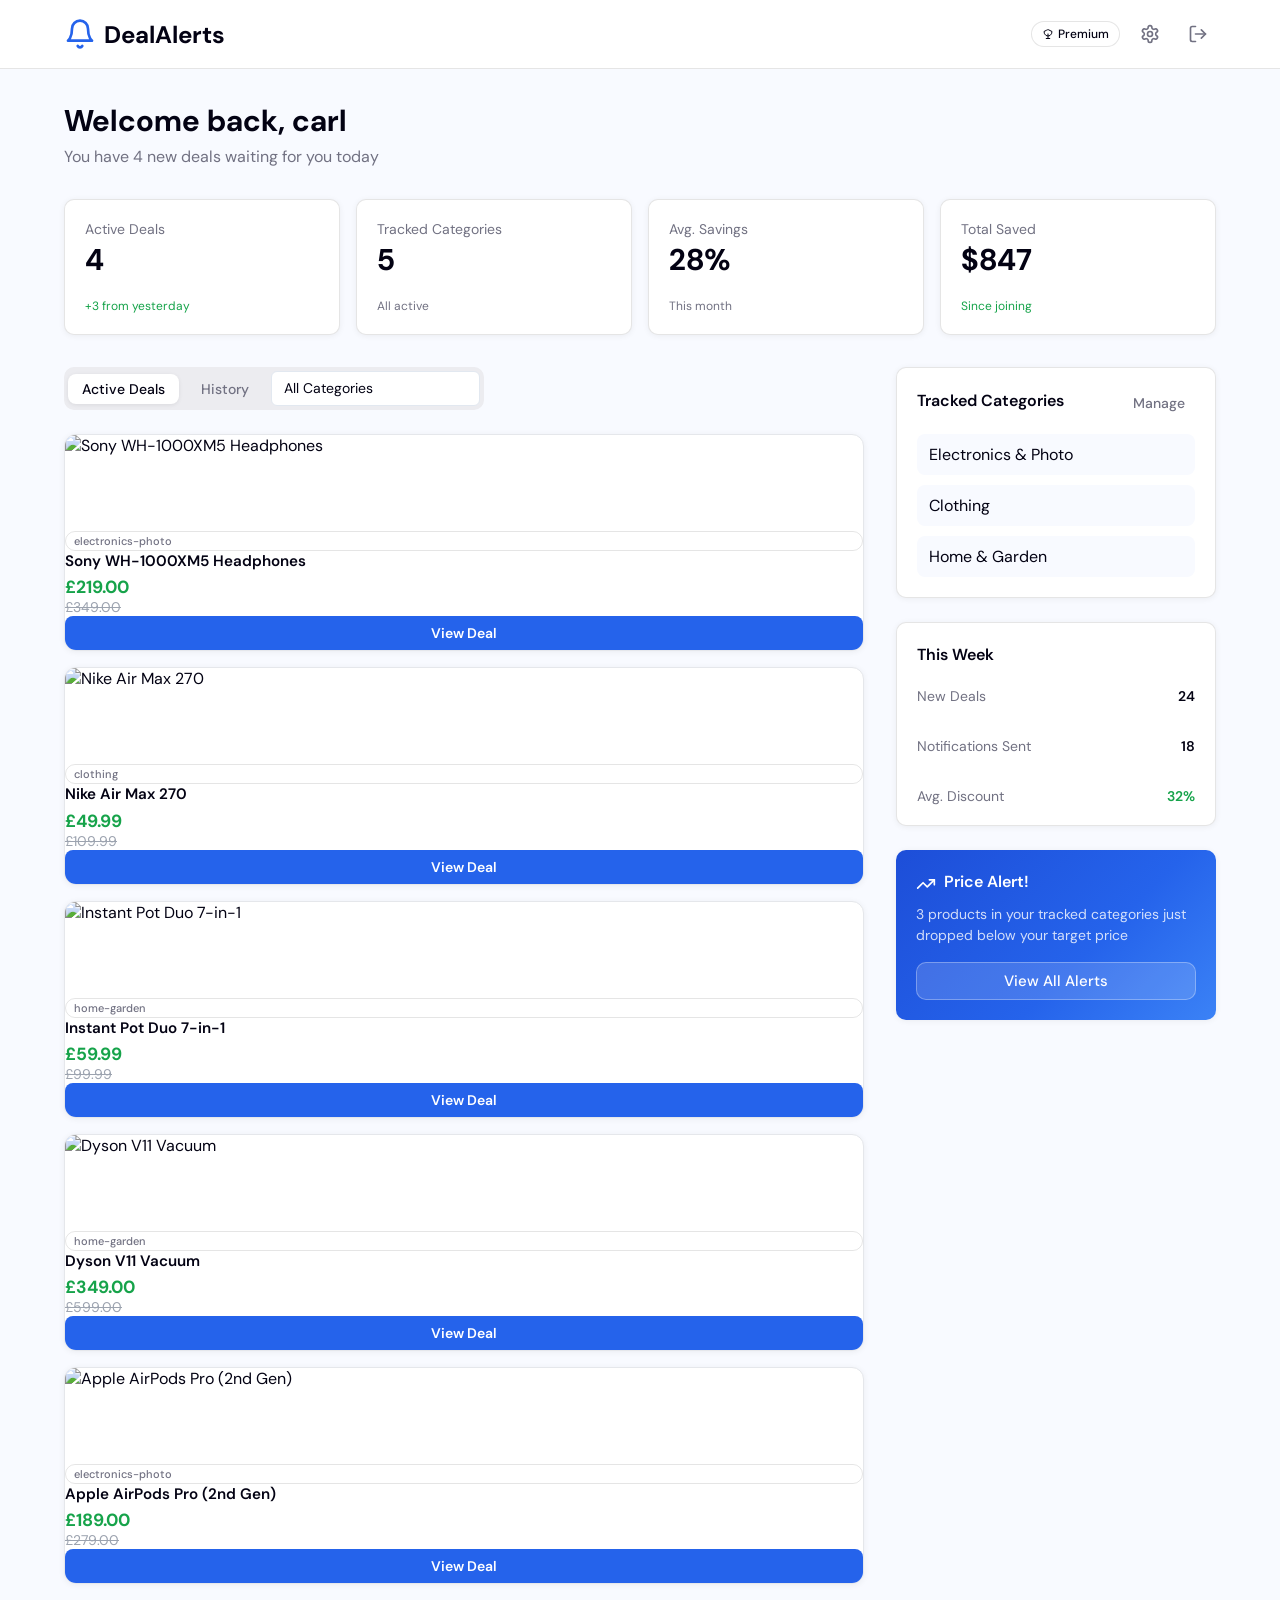
==== commit 2364bfef: "tracked category for users" ====
--- a/webpage/pages/landing.html
+++ b/webpage/pages/landing.html
@@ -158,14 +158,6 @@
             >
               History
             </button>
-            <button
-              class="tab-btn"
-              role="tab"
-              aria-selected="false"
-              data-tab="saved"
-            >
-              Saved
-            </button>
 
             <select class="category-dropdown" id="category-filter">
               <option value="all">All Categories</option>
--- a/webpage/styles/styles.css
+++ b/webpage/styles/styles.css
@@ -1204,6 +1204,63 @@
   border-color: #6366f1;
 }
 
+.deal-card {
+  display: flex;
+  flex-direction: column;
+  border-radius: 12px;
+  overflow: hidden;
+  border: 1px solid #e5e7eb;
+}
+
+.deal-img {
+  width: 100%;
+  aspect-ratio: 4 / 3;
+  object-fit: cover;
+}
+
+.deal-body {
+  display: flex;
+  flex-direction: column;
+  gap: 8px;
+  padding: 16px;
+  flex: 1;
+}
+
+.deal-title {
+  font-weight: 600;
+  font-size: 0.95rem;
+}
+
+.price-row {
+  display: flex;
+  align-items: center;
+  gap: 8px;
+}
+
+.price-current {
+  font-weight: 700;
+  font-size: 1.1rem;
+  color: #16a34a;
+}
+
+.price-original {
+  font-size: 0.875rem;
+  color: #9ca3af;
+  text-decoration: line-through;
+}
+
+.btn-sm {
+  margin-top: auto;
+  display: inline-block;
+  padding: 8px 16px;
+  background: #2563eb;
+  color: white;
+  border-radius: 8px;
+  font-size: 0.875rem;
+  font-weight: 600;
+  text-decoration: none;
+  text-align: center;
+}
 /* ── Responsive ── */
 @media (max-width: 1024px) {
   .main-grid {
